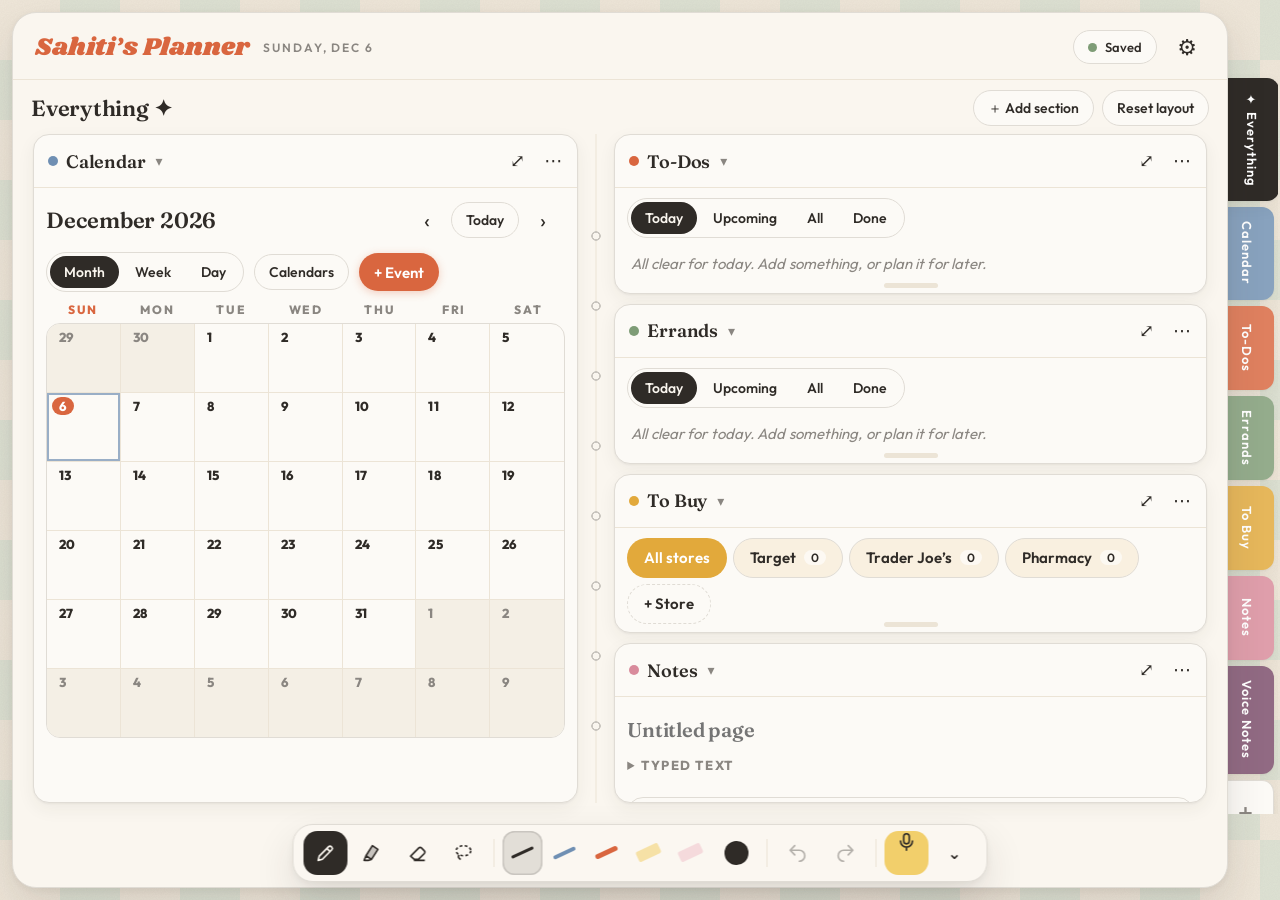
==== index.html @ 4400d6dd "planner" ====
<!DOCTYPE html>
<html lang="en">
<head>
  <meta charset="utf-8">
  <meta name="viewport" content="width=device-width, initial-scale=1, viewport-fit=cover">
  <title>Sahiti’s Planner</title>
  <meta name="description" content="Sahiti’s personal planner: handwriting, calendar, lists and voice notes.">
  <meta name="theme-color" content="#6F9A74">
  <meta name="apple-mobile-web-app-capable" content="yes">
  <meta name="mobile-web-app-capable" content="yes">
  <meta name="apple-mobile-web-app-status-bar-style" content="black-translucent">
  <meta name="apple-mobile-web-app-title" content="Sahiti’s Planner">
  <link rel="manifest" href="manifest.webmanifest">
  <link rel="icon" href="icons/icon.svg" type="image/svg+xml">
  <link rel="apple-touch-icon" href="icons/apple-touch-icon.png">
  <link rel="stylesheet" href="css/fonts.css">
  <link rel="stylesheet" href="css/app.css">
</head>
<body>
  <noscript>Sahiti’s Planner needs JavaScript turned on.</noscript>
  <script type="module" src="js/app.js"></script>
</body>
</html>
---- css/fonts.css ----
/* Fonts are bundled with the app (SIL Open Font License, see /fonts) so they work offline. */
@font-face { font-family: 'Shrikhand'; src: url(../fonts/shrikhand-latin-400-normal.woff2) format('woff2'); font-weight: 400; font-display: swap; }
@font-face { font-family: 'Bagel Fat One'; src: url(../fonts/bagel-fat-one-latin-400-normal.woff2) format('woff2'); font-weight: 400; font-display: swap; }
@font-face { font-family: 'DM Serif Display'; src: url(../fonts/dm-serif-display-latin-400-normal.woff2) format('woff2'); font-weight: 400; font-display: swap; }
@font-face { font-family: 'DM Serif Display'; src: url(../fonts/dm-serif-display-latin-400-italic.woff2) format('woff2'); font-weight: 400; font-style: italic; font-display: swap; }
@font-face { font-family: 'Gloock'; src: url(../fonts/gloock-latin-400-normal.woff2) format('woff2'); font-weight: 400; font-display: swap; }
@font-face { font-family: 'Fraunces'; src: url(../fonts/fraunces-latin-wght-normal.woff2) format('woff2'); font-weight: 100 900; font-display: swap; }
@font-face { font-family: 'Fraunces'; src: url(../fonts/fraunces-latin-wght-italic.woff2) format('woff2'); font-weight: 100 900; font-style: italic; font-display: swap; }
@font-face { font-family: 'Outfit'; src: url(../fonts/outfit-latin-wght-normal.woff2) format('woff2'); font-weight: 100 900; font-display: swap; }
@font-face { font-family: 'DM Sans'; src: url(../fonts/dm-sans-latin-wght-normal.woff2) format('woff2'); font-weight: 100 1000; font-display: swap; }
@font-face { font-family: 'DM Sans'; src: url(../fonts/dm-sans-latin-wght-italic.woff2) format('woff2'); font-weight: 100 1000; font-style: italic; font-display: swap; }
@font-face { font-family: 'Space Grotesk'; src: url(../fonts/space-grotesk-latin-wght-normal.woff2) format('woff2'); font-weight: 300 700; font-display: swap; }
@font-face { font-family: 'Caveat'; src: url(../fonts/caveat-latin-wght-normal.woff2) format('woff2'); font-weight: 400 700; font-display: swap; }
@font-face { font-family: 'Patrick Hand'; src: url(../fonts/patrick-hand-latin-400-normal.woff2) format('woff2'); font-weight: 400; font-display: swap; }
@font-face { font-family: 'Kalam'; src: url(../fonts/kalam-latin-400-normal.woff2) format('woff2'); font-weight: 400; font-display: swap; }
@font-face { font-family: 'Kalam'; src: url(../fonts/kalam-latin-700-normal.woff2) format('woff2'); font-weight: 700; font-display: swap; }
@font-face { font-family: 'Gaegu'; src: url(../fonts/gaegu-latin-400-normal.woff2) format('woff2'); font-weight: 400; font-display: swap; }
@font-face { font-family: 'Gaegu'; src: url(../fonts/gaegu-latin-700-normal.woff2) format('woff2'); font-weight: 700; font-display: swap; }
---- css/app.css ----
/* Sahiti's Planner: modern retro, bold type, painted patterns, real planner bones. */

:root {
  --paper: #FBF4E6; --ink: #2B2320; --line: #E7D9C1;
  --b1: #6F9A74; --b2: #A9C4E2; --b3: #6F9A74; --b4: #A9C4E2;
  --s0: #E4572E; --s1: #3E8E3E; --s2: #EC6AA0; --s3: #F39237; --s4: #3D5DA8; --s5: #7B1E2E; --s6: #B9B4DE; --s7: #F4C542;
  --accent: var(--s0); --accent2: var(--s1);
  --font-display: 'Shrikhand', Georgia, serif;
  --font-body: 'Outfit', system-ui, sans-serif;
  --fs: 18px;
  --radius: 18px;
  --shadow: 3px 3px 0 var(--ink);
  --muted: color-mix(in srgb, var(--ink) 55%, var(--paper));
  --faint: color-mix(in srgb, var(--ink) 12%, var(--paper));
  --card: color-mix(in srgb, var(--paper) 70%, white);
  --tab-w: 46px;
  --safe-b: env(safe-area-inset-bottom, 0px);
  color-scheme: light;
}
* { box-sizing: border-box; }
html, body { margin: 0; height: 100%; }
body {
  font-family: var(--font-body); font-size: var(--fs); color: var(--ink); background: var(--b1);
  -webkit-font-smoothing: antialiased; -webkit-tap-highlight-color: transparent;
  overflow: hidden; overscroll-behavior: none;
}
button, input, select, textarea { font: inherit; color: inherit; }
button { cursor: pointer; background: none; border: 0; padding: 0; touch-action: manipulation; }
button:disabled { opacity: .35; cursor: default; }
:focus-visible { outline: 3px solid var(--s4); outline-offset: 2px; border-radius: 8px; }
input, select, textarea {
  background: var(--card); border: 2px solid var(--faint); border-radius: 12px; padding: 8px 12px; min-height: 44px;
}
input:focus, select:focus, textarea:focus { outline: none; border-color: var(--ink); }
input[type=checkbox] { min-height: auto; width: 22px; height: 22px; accent-color: var(--accent); }
input[type=color] { padding: 0; border: 0; width: 0; height: 0; opacity: 0; position: absolute; }
h2, h3, h4 { margin: 0; }

/* ---------- painted backdrop ---------- */
#backdrop { position: fixed; inset: 0; z-index: 0; }
html[data-pattern=checker] #backdrop { background: conic-gradient(var(--b1) 25%, var(--b2) 0 50%, var(--b1) 0 75%, var(--b2) 0) 0 0 / 76px 76px; }
html[data-pattern=stripes] #backdrop { background: repeating-linear-gradient(90deg, var(--b1) 0 30px, var(--b2) 30px 60px); }
html[data-pattern=wobble] #backdrop { background: repeating-linear-gradient(90deg, var(--b1) 0 26px, var(--b2) 26px 66px); }
html[data-pattern=patchwork] #backdrop { background: conic-gradient(var(--b1) 25%, var(--b2) 0 50%, var(--b4) 0 75%, var(--b3) 0) 0 0 / 132px 132px; }
html[data-pattern=pinstripe] #backdrop { background: repeating-linear-gradient(90deg, var(--b1) 0 56px, var(--b2) 56px 110px, var(--b3) 110px 113px, var(--b2) 113px 140px); }
#backdrop::after { content: ''; position: absolute; inset: 0; opacity: .18; mix-blend-mode: multiply;
  background-image: url("data:image/svg+xml,%3Csvg xmlns='http://www.w3.org/2000/svg' width='160' height='160'%3E%3Cfilter id='n'%3E%3CfeTurbulence type='fractalNoise' baseFrequency='.9' numOctaves='2' stitchTiles='stitch'/%3E%3CfeColorMatrix values='0 0 0 0 .3 0 0 0 0 .25 0 0 0 0 .2 0 0 0 .6 0'/%3E%3C/filter%3E%3Crect width='100%25' height='100%25' filter='url(%23n)'/%3E%3C/svg%3E"); }

/* ---------- the planner book ---------- */
#app {
  position: fixed; z-index: 1;
  inset: max(12px, env(safe-area-inset-top)) calc(env(safe-area-inset-right) + var(--tab-w) + 6px) max(12px, var(--safe-b)) max(12px, env(safe-area-inset-left));
  display: grid; grid-template-rows: auto 1fr; grid-template-columns: 1fr;
  background: var(--paper); border-radius: 26px; border: 2.5px solid var(--ink);
  box-shadow: 6px 6px 0 var(--ink);
}
#topbar {
  display: flex; align-items: center; gap: 14px; padding: 10px 18px 8px 22px;
  border-bottom: 2px dashed var(--line);
}
.logo {
  font-family: var(--font-display); font-size: 30px; line-height: 1; color: var(--accent);
  text-shadow: 2px 2px 0 var(--ink); letter-spacing: .5px; white-space: nowrap;
}
#today-chip { font-weight: 600; font-size: 14px; text-transform: uppercase; letter-spacing: .14em; color: var(--muted); white-space: nowrap; overflow: hidden; text-overflow: ellipsis; }
.top-right { margin-left: auto; display: flex; align-items: center; gap: 8px; }
.status {
  display: inline-flex; align-items: center; gap: 8px; padding: 6px 14px; border-radius: 99px; min-height: 36px;
  font-size: 14px; font-weight: 600; border: 2px solid var(--ink); background: var(--card);
}
.status .dot { width: 9px; height: 9px; border-radius: 50%; background: var(--s1); }
.status.saving .dot, .status.syncing .dot { background: var(--s3); animation: pulse 1s infinite; }
.status.attention { background: color-mix(in srgb, var(--s7) 45%, var(--card)); }
.status.attention .dot { background: var(--s0); }
.status.offline .dot { background: var(--muted); }
@keyframes pulse { 50% { opacity: .3; } }

#main { overflow: auto; -webkit-overflow-scrolling: touch; padding: 16px 20px calc(110px + var(--safe-b)); position: relative; min-height: 0; }
#main.route-everything { overflow: hidden; padding: 10px 14px calc(84px + var(--safe-b)); display: flex; }

/* section tabs on the right edge, like planner dividers */
#tabs {
  position: fixed; z-index: 0; top: 74px; right: calc(env(safe-area-inset-right) + 2px);
  display: flex; flex-direction: column; gap: 6px; width: calc(var(--tab-w) + 20px); padding-right: 6px !important;
  max-height: calc(100vh - 160px); overflow-y: auto; padding: 4px 0;
  scrollbar-width: none;
}
#tabs::-webkit-scrollbar { display: none; }
.tab {
  flex: none; writing-mode: vertical-rl; background: var(--c); color: #fff; border: 2.5px solid var(--ink); border-left: 0;
  border-radius: 0 16px 16px 0; padding: 16px 8px 16px 16px; min-height: 92px; width: calc(var(--tab-w) + 16px);
  font-weight: 700; font-size: 14px; letter-spacing: .06em; text-align: center; white-space: nowrap;
  box-shadow: 3px 3px 0 var(--ink); transition: transform .15s;
  text-shadow: 0 1px 0 rgba(0,0,0,.25);
}
.tab span { display: inline-block; }
.tab.on { transform: translateX(5px); }
.tab.add { min-height: 54px; font-size: 22px; padding: 10px 8px 10px 14px; color: var(--ink); text-shadow: none; }

/* ---------- common bits ---------- */
.icon-btn { width: 44px; height: 44px; border-radius: 14px; display: inline-grid; place-items: center; font-size: 22px; line-height: 1; }
.icon-btn:hover { background: var(--faint); }
.icon-btn.sm { width: 36px; height: 36px; font-size: 18px; border-radius: 10px; }
.btn {
  display: inline-flex; align-items: center; justify-content: center; gap: 6px; min-height: 44px; padding: 8px 18px;
  border-radius: 14px; border: 2px solid var(--ink); background: var(--card); font-weight: 650; box-shadow: var(--shadow);
}
.btn:active { transform: translate(2px, 2px); box-shadow: 1px 1px 0 var(--ink); }
.btn.primary { background: var(--accent); color: #fff; }
.btn.danger { background: color-mix(in srgb, var(--s0) 15%, var(--card)); color: var(--s5); }
.btn.sm { min-height: 38px; padding: 6px 14px; font-size: 15px; }
.btn.block { width: 100%; }
.chip {
  display: inline-flex; align-items: center; gap: 6px; padding: 6px 14px; min-height: 36px; border-radius: 99px;
  border: 2px solid var(--ink); background: var(--card); font-size: 14px; font-weight: 600; white-space: nowrap;
}
.chip.on { background: var(--ink); color: var(--paper); }
.chip.accent { background: #F4C542; color: #2B2320; }
.chip.round { width: 40px; height: 40px; padding: 0; justify-content: center; }
.seg { display: inline-flex; border: 2px solid var(--ink); border-radius: 99px; overflow: hidden; background: var(--card); }
.seg button { padding: 6px 14px; min-height: 36px; font-size: 14px; font-weight: 650; }
.seg button + button { border-left: 2px solid var(--ink); }
.seg button.on { background: var(--ink); color: var(--paper); }
.row { display: flex; align-items: center; }
.gap { gap: 10px; } .wrap { flex-wrap: wrap; }
.grid2 { display: grid; grid-template-columns: repeat(auto-fill, minmax(220px, 1fr)); gap: 12px; }
.hint { color: var(--muted); font-size: 14px; margin: 6px 0; }
.ok { color: var(--s1); font-weight: 650; }
.empty { color: var(--muted); font-style: italic; font-size: 15px; margin: 8px 4px; }
.lbl { font-size: 13px; font-weight: 700; text-transform: uppercase; letter-spacing: .1em; color: var(--muted); }
.page-title { font-family: var(--font-display); font-size: 40px; color: var(--c, var(--accent)); text-shadow: 2px 2px 0 var(--ink); margin: 2px 0 14px; font-weight: 400; }
.block-h { font-size: 13px; font-weight: 750; letter-spacing: .16em; text-transform: uppercase; color: var(--c, var(--ink)); margin: 2px 0 8px; display: flex; align-items: center; gap: 8px; }
.block-h::after { content: ''; flex: 1; height: 2px; background: var(--line); border-radius: 2px; }
.sub-h { font-size: 13px; font-weight: 700; letter-spacing: .1em; text-transform: uppercase; color: var(--muted); margin: 14px 4px 4px; }
.sub-h.warn { color: var(--s0); }
.card { background: var(--card); border: 2px solid var(--line); border-radius: var(--radius); padding: 14px 16px; margin-bottom: 14px; }
.link-row { display: block; width: 100%; text-align: left; padding: 10px 6px; border-bottom: 1px dashed var(--line); min-height: 44px; }

/* ---------- spreads (two facing pages) ---------- */
.spread { display: grid; grid-template-columns: 1fr 1fr; gap: 0; position: relative; }
.spread > .page { padding: 4px 18px; min-width: 0; }
.spread > .page.left { border-right: 2px solid var(--line); }

/* ---------- items ---------- */
.items { display: flex; flex-direction: column; }
.item { display: flex; align-items: flex-start; gap: 8px; padding: 6px 0 6px 0; border-bottom: 1.5px solid var(--line); min-height: 48px; position: relative; background: transparent; }
.item.sub { padding-left: 36px; }
.item .drag { width: 18px; color: var(--line); font-size: 14px; letter-spacing: -2px; padding-top: 12px; cursor: grab; touch-action: none; user-select: none; -webkit-user-select: none; }
.item:hover .drag { color: var(--muted); }
.item.dragging { z-index: 5; background: var(--card); box-shadow: 0 8px 20px rgba(0,0,0,.15); border-radius: 12px; }
.check {
  flex: none; width: 28px; height: 28px; margin-top: 8px; border: 2.5px solid var(--ink); border-radius: 8px; background: var(--card);
  display: grid; place-items: center; position: relative;
}
.check::before { content: ''; position: absolute; inset: -8px; }
.check .tick { opacity: 0; color: #fff; font-weight: 900; font-size: 17px; transform: scale(.4); transition: .15s; }
.check.on { background: var(--c, var(--accent)); }
.check.on .tick { opacity: 1; transform: scale(1); }
.check.ghost { border-style: dashed; border-color: var(--line); background: none; margin-top: 8px; }
.item-body { flex: 1; min-width: 0; }
.item-text { width: 100%; border: 0; background: transparent; padding: 8px 2px; min-height: 44px; border-radius: 6px; font-size: inherit; }
.item-text:focus { background: color-mix(in srgb, var(--s7) 14%, transparent); }
.item.done .item-text, .item.done .item-ink { opacity: .5; text-decoration: line-through; text-decoration-thickness: 2px; }
.item.just-done .check { animation: pop .35s; }
@keyframes pop { 40% { transform: scale(1.25) rotate(-6deg); } }
.item-ink { width: 100%; min-height: 40px; }
.item-meta { display: flex; flex-wrap: wrap; gap: 5px; padding: 0 2px 2px; }
.item-meta:empty { display: none; }
.badge { font-size: 12px; font-weight: 700; padding: 2px 8px; border-radius: 99px; background: var(--faint); white-space: nowrap; }
.badge.carry { background: color-mix(in srgb, var(--s6) 55%, var(--card)); }
.badge.pri { background: var(--s0); color: #fff; }
.badge.pri.p1 { background: var(--s7); color: var(--ink); } .badge.pri.p2 { background: var(--s3); }
.badge.due { background: color-mix(in srgb, var(--s4) 18%, var(--card)); }
.badge.overdue { background: var(--s0); color: #fff; }
.badge.sec { background: color-mix(in srgb, var(--c, var(--s4)) 22%, var(--card)); }
.badge.g { background: var(--s4); color: #fff; }
.badge.muted { color: var(--muted); }
.item .more { margin-top: 6px; opacity: .55; }
.item:hover .more, .item .more:focus { opacity: 1; }

.composer { margin: 6px 0 10px; }
.composer-row { display: flex; align-items: center; gap: 8px; padding-left: 26px; }
.composer-input { flex: 1; border: 0; border-bottom: 2px dashed var(--line); border-radius: 0; background: transparent; padding-left: 4px; }
.composer-input:focus { border-bottom-color: var(--ink); }
.composer-pad { margin: 6px 0 0 26px; border: 2px dashed var(--line); border-radius: 14px; background-color: color-mix(in srgb, var(--card) 70%, transparent); position: relative; }
.pad-hint { position: absolute; left: 14px; top: 50%; transform: translateY(-50%); color: var(--muted); font-size: 14px; pointer-events: none; font-family: 'Caveat', cursive; font-size: 20px; }

/* ---------- ink surfaces & paper ---------- */
.ink-host { position: relative; touch-action: pan-x pan-y pinch-zoom; -webkit-user-select: none; user-select: none; -webkit-touch-callout: none; }
.ink-host.overlay { position: absolute; inset: 0; pointer-events: none; z-index: 3; }
.ink-canvas { position: absolute; left: 0; top: 0; pointer-events: none; }
.ink-host.writing { cursor: crosshair; }
.sel-box { position: absolute; border: 2px dashed var(--s4); border-radius: 8px; background: color-mix(in srgb, var(--s4) 6%, transparent); pointer-events: auto; touch-action: none; cursor: move; z-index: 4; }
.sel-handle { position: absolute; right: -14px; bottom: -14px; width: 28px; height: 28px; border-radius: 50%; background: var(--s4); border: 3px solid #fff; box-shadow: 0 1px 4px rgba(0,0,0,.3); cursor: nwse-resize; }
.paper-lined { background-image: linear-gradient(transparent calc(var(--u, 1px) * 43), var(--line) calc(var(--u, 1px) * 43), var(--line) calc(var(--u, 1px) * 45)); background-size: 100% calc(var(--u, 1px) * 46); }
.paper-dotted { background-image: radial-gradient(circle, color-mix(in srgb, var(--ink) 25%, transparent) calc(var(--u, 1px) * 2.4), transparent calc(var(--u, 1px) * 2.8)); background-size: calc(var(--u, 1px) * 40) calc(var(--u, 1px) * 40); }
.paper-grid { background-image: linear-gradient(var(--line) 1px, transparent 1px), linear-gradient(90deg, var(--line) 1px, transparent 1px); background-size: calc(var(--u, 1px) * 40) calc(var(--u, 1px) * 40); }
.paper-blank { background: none; }

/* ---------- calendar ---------- */
.cal { container-type: inline-size; }
.cal-head { display: flex; align-items: center; flex-wrap: wrap; gap: 10px; margin-bottom: 10px; }
.cal-title { font-family: var(--font-display); font-weight: 400; font-size: 34px; color: var(--s4); text-shadow: 2px 2px 0 var(--ink); margin-right: auto; white-space: nowrap; }
.cal.compact .cal-title { font-size: 26px; }
.cal-nav { display: flex; align-items: center; gap: 2px; }
.dow-row { display: grid; grid-template-columns: repeat(7, 1fr); text-align: center; font-size: 12px; font-weight: 800; letter-spacing: .14em; text-transform: uppercase; color: var(--muted); padding-bottom: 6px; }
.dow-row span:first-child { color: var(--s0); }
.month-body { position: relative; }
.month-grid { display: grid; grid-template-columns: repeat(7, 1fr); grid-template-rows: repeat(6, 1fr); aspect-ratio: 7 / 5.6; border: 2px solid var(--ink); border-radius: 16px; overflow: hidden; background: var(--card); }
.mcell { border-right: 1.5px solid var(--line); border-bottom: 1.5px solid var(--line); padding: 4px 5px; overflow: hidden; position: relative; display: flex; flex-direction: column; gap: 2px; min-height: 0; cursor: pointer; }
.mcell:nth-child(7n) { border-right: 0; }
.mcell:nth-last-child(-n+7) { border-bottom: 0; }
.mcell.out { background: color-mix(in srgb, var(--paper) 60%, var(--line)); color: var(--muted); }
.mcell.today .mnum { background: var(--s0); color: #fff; border-radius: 99px; }
.mcell.sel { box-shadow: inset 0 0 0 2.5px var(--s4); }
.mnum { font-weight: 800; font-size: max(13px, 1.5cqw); align-self: flex-start; padding: 1px 7px; }
.mevents { display: flex; flex-direction: column; gap: 2px; min-height: 0; }
.mtasks { position: absolute; right: 5px; top: 5px; font-size: 11px; font-weight: 700; color: var(--muted); }
.more { font-size: 11px; color: var(--muted); font-weight: 650; padding-left: 4px; }
.ev {
  display: flex; align-items: center; gap: 4px; text-align: left; width: 100%;
  border-radius: 6px; padding: 1px 6px; font-size: max(11px, 1.15cqw); line-height: 1.35; min-height: 20px;
  background: color-mix(in srgb, var(--c) 20%, var(--card)); border-left: 4px solid var(--c);
  white-space: nowrap; overflow: hidden;
}
.ev.allday { background: var(--c); color: #fff; border-left-color: var(--ink); }
.ev.pending { background-image: repeating-linear-gradient(45deg, transparent 0 6px, rgba(255,255,255,.5) 6px 10px); }
.ev-time { font-weight: 750; flex: none; }
.ev-title { overflow: hidden; text-overflow: ellipsis; }
.cal-dot { width: 14px; height: 14px; border-radius: 50%; flex: none; border: 2px solid var(--ink); display: inline-block; }

.week .page { display: flex; flex-direction: column; gap: 10px; }
.wday { background: var(--card); border: 2px solid var(--line); border-radius: 16px; padding: 8px 12px; }
.wday.today { border-color: var(--s0); }
.wday-head { display: flex; align-items: baseline; gap: 10px; min-height: 36px; }
.wday-head.static { cursor: default; }
.wdow { font-size: 13px; font-weight: 800; letter-spacing: .16em; text-transform: uppercase; color: var(--muted); }
.wnum { font-family: var(--font-display); font-size: 26px; color: var(--s4); }
.wday.today .wnum { color: var(--s0); }
.wevents { display: flex; flex-direction: column; gap: 3px; margin-bottom: 4px; }
.wevents .ev { font-size: 14px; min-height: 28px; }
.wink { border-radius: 10px; margin-top: 6px; }
.wday.notes .wink { min-height: 200px; }

.daypage .page { padding-top: 6px; }
.day-hero { display: flex; align-items: center; gap: 14px; margin-bottom: 10px; }
.day-num { font-family: var(--font-display); font-size: 74px; line-height: .9; color: var(--s0); text-shadow: 3px 3px 0 var(--ink); }
.day-dow { font-family: var(--font-display); font-size: 28px; color: var(--ink); }
.day-month { font-size: 14px; font-weight: 700; letter-spacing: .16em; text-transform: uppercase; color: var(--muted); }
.allday-row { display: flex; flex-direction: column; gap: 4px; margin-bottom: 8px; }
.allday-row .ev { font-size: 15px; min-height: 30px; }
.timeline { --tl-gutter: 64px; position: relative; container-type: inline-size; border-top: 2px solid var(--line); }
.hour { height: 9cqw; min-height: 0; border-bottom: 1.5px solid var(--line); position: relative; cursor: pointer; }
.hour-label { position: absolute; left: 4px; top: 6px; font-size: 12px; font-weight: 750; color: var(--muted); letter-spacing: .05em; text-transform: uppercase; }
.tl-events { position: absolute; inset: 0; pointer-events: none; }
.tl-ev { position: absolute; pointer-events: auto; align-items: flex-start; flex-direction: column; gap: 0; padding: 4px 8px; font-size: 14px; white-space: normal; border-radius: 10px; min-height: 24px; overflow: hidden; }
.now-line { position: absolute; left: var(--tl-gutter); right: 0; height: 2.5px; background: var(--s0); z-index: 2; pointer-events: none; }
.now-line::before { content: ''; position: absolute; left: -6px; top: -4px; width: 10px; height: 10px; border-radius: 50%; background: var(--s0); }
.day-notes { border-radius: 12px; }

.minical { width: 290px; }
.minical.compact { width: 100%; }
.minical-head { display: flex; align-items: center; justify-content: space-between; font-weight: 750; margin-bottom: 4px; }
.minical-grid { display: grid; grid-template-columns: repeat(7, 1fr); gap: 2px; text-align: center; }
.minical .dow { font-size: 11px; font-weight: 800; color: var(--muted); padding: 4px 0; }
.minical .day { height: 38px; border-radius: 10px; font-size: 15px; font-weight: 600; }
.minical .day.out { color: var(--muted); opacity: .6; }
.minical .day.today { color: var(--s0); font-weight: 900; }
.minical .day.sel { background: var(--ink); color: var(--paper); }
.minical .day:hover { background: var(--faint); }
.quick-dates { display: flex; flex-wrap: wrap; gap: 6px; margin-bottom: 8px; }
.date-btn { min-height: 40px; padding: 6px 12px; border: 2px solid var(--faint); border-radius: 12px; background: var(--card); font-weight: 600; font-size: 15px; }
.date-btn.empty { color: var(--muted); }

.agenda-h { margin-top: 14px; }
.agenda-events { display: flex; flex-direction: column; gap: 4px; }
.agenda-events .ev { font-size: 15px; min-height: 34px; }
.day-sheet .row { margin-bottom: 6px; }

/* event editor */
.form { display: flex; flex-direction: column; gap: 12px; }
.form label { display: flex; flex-direction: column; gap: 4px; font-size: 14px; font-weight: 650; }
.form label.inline, .form label.toggle { flex-direction: row; align-items: center; gap: 8px; }
.big-input { font-size: 24px; font-weight: 700; border-width: 0 0 2.5px; border-radius: 0; background: transparent; }
.times { display: flex; flex-direction: column; gap: 8px; }
.time-line { display: flex; align-items: center; gap: 10px; flex-wrap: wrap; }
.time-line .lbl { width: 56px; }
.num { width: 76px; }
.weekday-chips { display: flex; gap: 6px; }
.linked-task { display: flex; align-items: center; gap: 8px; flex-wrap: wrap; padding: 10px; border-radius: 12px; background: var(--faint); }
.small-link { font-size: 14px; color: var(--s4); }
.toggle { display: inline-flex; align-items: center; gap: 8px; font-weight: 600; font-size: 15px; min-height: 44px; }

/* ---------- lists / to buy ---------- */
.list-tabs { margin-bottom: 8px; }
.listview { --c: inherit; }
.store-tabs { display: flex; gap: 6px; flex-wrap: wrap; margin-bottom: 12px; }
.store-tab { padding: 8px 16px; min-height: 40px; border-radius: 12px 12px 4px 4px; border: 2px solid var(--ink); background: color-mix(in srgb, var(--c, var(--s3)) 22%, var(--card)); font-weight: 700; font-size: 15px; display: inline-flex; gap: 8px; align-items: center; }
.store-tab.on { background: var(--c, var(--s3)); color: #fff; }
.store-tab.add { background: none; border-style: dashed; }
.store-tab .count { font-size: 12px; background: rgba(255,255,255,.6); color: var(--ink); border-radius: 99px; padding: 0 7px; }
.store-grid { display: grid; grid-template-columns: repeat(auto-fill, minmax(260px, 1fr)); gap: 14px; }
.store-card { background: var(--card); border: 2px solid var(--ink); border-radius: var(--radius); padding: 10px 14px; box-shadow: 4px 4px 0 var(--c, var(--s3)); }
.store-card-head { display: flex; align-items: center; justify-content: space-between; }
.store-card-head h3 { font-family: var(--font-display); font-weight: 400; font-size: 24px; color: var(--c, var(--s3)); }

/* ---------- notes ---------- */
.notes { display: grid; grid-template-columns: 200px 1fr; gap: 18px; align-items: start; }
.notes.compact { grid-template-columns: 1fr; }
.note-list { display: flex; flex-direction: column; gap: 10px; position: sticky; top: 0; }
.note-card { text-align: left; background: var(--card); border: 2px solid var(--line); border-radius: 14px; padding: 8px; }
.note-card.on { border-color: var(--ink); box-shadow: var(--shadow); }
.note-thumb { height: 56px; overflow: hidden; border-radius: 8px; background: var(--paper); }
.note-card-title { font-weight: 700; font-size: 15px; margin-top: 4px; overflow: hidden; text-overflow: ellipsis; white-space: nowrap; }
.note-card-date { font-size: 12px; color: var(--muted); }
.note-page { min-width: 0; }
.note-title { font-family: var(--font-display); font-size: 32px; border: 0; background: transparent; padding: 4px 0; width: 100%; color: var(--s2); }
.notes.compact .note-title { font-size: 22px; }
.note-meta { display: flex; align-items: center; gap: 10px; flex-wrap: wrap; margin-bottom: 8px; }
.typed { margin-bottom: 10px; }
.typed summary { font-size: 13px; font-weight: 750; letter-spacing: .12em; text-transform: uppercase; color: var(--muted); padding: 6px 0; cursor: pointer; min-height: 36px; }
.text-toolbar { display: flex; gap: 4px; flex-wrap: wrap; margin-bottom: 6px; }
.tb { min-height: 36px; padding: 4px 12px; border-radius: 10px; border: 2px solid var(--faint); background: var(--card); font-size: 14px; }
.note-text { min-height: 80px; padding: 12px; border-radius: 14px; background: var(--card); border: 2px solid var(--faint); outline: none; line-height: 1.5; }
.note-text:empty::before { content: attr(data-placeholder); color: var(--muted); }
.note-text:focus { border-color: var(--ink); }
.note-ink { border-radius: 16px; border: 2px solid var(--line); background-color: var(--card); }

/* ---------- voice ---------- */
.recorder { display: flex; align-items: center; gap: 14px; flex-wrap: wrap; padding: 12px; border: 2px solid var(--ink); border-radius: var(--radius); background: var(--card); box-shadow: var(--shadow); margin-bottom: 12px; }
.rec-btn { display: inline-flex; align-items: center; gap: 8px; padding: 10px 18px; min-height: 48px; border-radius: 99px; background: var(--s5); color: #fff; font-weight: 750; }
.rec-btn.on { background: var(--s0); animation: pulse 1.2s infinite; }
.rec-time { font-variant-numeric: tabular-nums; font-weight: 700; }
.live-text { flex: 1 1 200px; color: var(--muted); font-style: italic; }
.voice-list { display: flex; flex-direction: column; gap: 10px; }
.voice-card { background: var(--card); border: 2px solid var(--line); border-radius: var(--radius); padding: 10px 14px; display: flex; flex-direction: column; gap: 8px; }
.voice-head { display: flex; align-items: center; gap: 8px; flex-wrap: wrap; }
.voice-when { font-weight: 700; font-size: 14px; margin-right: auto; }
.voice-card audio { width: 100%; }
.transcript { width: 100%; resize: vertical; }

/* ---------- everything ---------- */
.everything-wrap { display: flex; flex-direction: column; flex: 1; min-height: 0; width: 100%; }
.everything-bar { display: flex; align-items: center; gap: 8px; margin: 0 4px 8px; }
.every-title { font-family: var(--font-display); font-weight: 400; font-size: 26px; margin-right: auto; color: var(--ink); }
.everything { --split: .5; grid-template-columns: calc(var(--split) * 100% - 12px) 24px 1fr; flex: 1; min-height: 0; }
.everything > .page { display: flex; flex-direction: column; gap: 10px; min-height: 0; padding: 0 6px; border: 0 !important; }
.spine { position: relative; cursor: col-resize; touch-action: none; }
.spine::before { content: ''; position: absolute; left: 50%; top: 0; bottom: 0; width: 3px; transform: translateX(-50%); background: repeating-linear-gradient(var(--line) 0 10px, transparent 10px 16px); }
.spine .rings { position: absolute; left: 50%; top: 10%; bottom: 10%; width: 16px; transform: translateX(-50%); background: radial-gradient(circle at 50% 50%, var(--paper) 3px, var(--ink) 3.5px, var(--ink) 5px, transparent 5.5px) 0 0 / 16px 70px repeat-y; }
.panel { display: flex; flex-direction: column; min-height: 56px; flex: 1 1 0; background: var(--card); border: 2px solid var(--ink); border-radius: var(--radius); box-shadow: 4px 4px 0 var(--c); position: relative; overflow: hidden; }
.panel.collapsed { flex: 0 0 auto; }
.panel-head { display: flex; align-items: center; gap: 6px; padding: 4px 6px 4px 12px; background: color-mix(in srgb, var(--c) 18%, var(--card)); border-bottom: 2px solid var(--ink); }
.panel.collapsed .panel-head { border-bottom: 0; }
.panel-name { font-family: var(--font-display); font-size: 20px; color: var(--ink); display: flex; align-items: center; gap: 8px; min-height: 40px; flex: 1; text-align: left; }
.caret { font-family: var(--font-body); font-size: 14px; color: var(--muted); }
.panel-tools { display: flex; }
.panel-body { flex: 1; overflow: auto; -webkit-overflow-scrolling: touch; padding: 10px 12px; min-height: 0; }
.panel-resize { position: absolute; left: 30%; right: 30%; bottom: 0; height: 18px; cursor: row-resize; touch-action: none; z-index: 5; }
.panel-resize::after { content: ''; position: absolute; left: 50%; bottom: 5px; width: 54px; height: 5px; transform: translateX(-50%); border-radius: 9px; background: var(--line); }
.panel .page-title { display: none; }
.panel .daypage { grid-template-columns: 1fr; }
.daypage.compact .page.left { border: 0 !important; margin: 0 !important; }
.panel .daypage .page.left { border-right: 0; border-bottom: 2px solid var(--line); padding-bottom: 12px; margin-bottom: 12px; }
.panel .week { grid-template-columns: 1fr; }
.panel .week .page.left { border-right: 0; }

/* ---------- settings ---------- */
.settings { max-width: 980px; }
.settings .grid2 label, .settings-card > label:not(.toggle) { display: flex; flex-direction: column; gap: 4px; font-size: 14px; font-weight: 650; margin-bottom: 8px; }
.settings .grid2 { margin-bottom: 12px; }
.settings-card { padding: 18px 20px; }
.sec-rows { display: flex; flex-direction: column; gap: 8px; margin: 8px 0 12px; }
.sec-row { display: flex; align-items: center; gap: 8px; flex-wrap: wrap; }
.sec-row input { flex: 1 1 160px; }
.sec-row.hidden { opacity: .5; }
.sec-type { font-size: 13px; color: var(--muted); width: 90px; }
.palette-row { display: flex; gap: 10px; flex-wrap: wrap; margin-bottom: 14px; }
.palette { display: flex; flex-direction: column; gap: 6px; padding: 8px; border-radius: 16px; border: 2px solid var(--line); width: 150px; font-weight: 700; font-size: 14px; text-align: left; background: var(--card); }
.palette.on { border-color: var(--ink); box-shadow: var(--shadow); }
.pal-swatch { height: 56px; border-radius: 10px; border: 2px solid var(--ink); }
.pat-checker { background: conic-gradient(var(--b1) 25%, var(--b2) 0 50%, var(--b1) 0 75%, var(--b2) 0) 0 0 / 22px 22px; }
.pat-stripes, .pat-wobble { background: repeating-linear-gradient(90deg, var(--b1) 0 9px, var(--b2) 9px 18px); }
.pat-patchwork { background: conic-gradient(var(--b1) 25%, var(--b2) 0 50%, var(--b4) 0 75%, var(--b3) 0) 0 0 / 36px 36px; }
.pat-pinstripe { background: repeating-linear-gradient(90deg, var(--b1) 0 14px, var(--b2) 14px 26px, var(--b3) 26px 28px, var(--b2) 28px 34px); }
.pal-dots { display: flex; gap: 3px; }
.pal-dots i { width: 16px; height: 16px; border-radius: 50%; border: 1.5px solid var(--ink); }
.sec-style { margin: 6px 0; }
.sec-name { font-weight: 700; width: 110px; color: var(--c); }
.steps { padding-left: 20px; line-height: 1.7; }

/* ---------- color swatches ---------- */
.color-row { display: flex; flex-wrap: wrap; gap: 8px; align-items: center; }
.swatch { width: 34px; height: 34px; border-radius: 50%; border: 2.5px solid var(--ink); position: relative; display: inline-grid; place-items: center; font-weight: 800; flex: none; }
.swatch.sel { box-shadow: 0 0 0 3px var(--paper), 0 0 0 5px var(--ink); }
.swatch.custom { background: conic-gradient(#E4572E, #F4C542, #3E8E3E, #3D5DA8, #EC6AA0, #E4572E); color: #fff; text-shadow: 0 0 3px #000; cursor: pointer; }

/* ---------- dock ---------- */
#dock-host { position: fixed; left: 50%; transform: translateX(-50%); bottom: calc(18px + var(--safe-b)); z-index: 30; max-width: calc(100vw - 100px); }
.dock {
  display: flex; align-items: center; gap: 4px; padding: 6px 10px; border-radius: 22px;
  background: var(--paper); border: 2.5px solid var(--ink); box-shadow: 4px 4px 0 var(--ink);
  overflow-x: auto; scrollbar-width: none;
}
.dock::-webkit-scrollbar { display: none; }
.dock.collapsed { padding: 4px; }
.dock-group { display: flex; gap: 2px; align-items: center; }
.dock-btn { min-width: 44px; height: 44px; border-radius: 14px; display: inline-grid; place-items: center; font-weight: 750; font-size: 16px; flex: none; }
.dock-btn.text { padding: 0 12px; font-size: 14px; }
.dock-btn.danger { color: var(--s0); }
.dock-btn.tool.on { background: var(--ink); color: var(--paper); }
.dock-btn.capture { background: #F4C542; color: #2B2320; border: 2px solid var(--ink); }
.dock-btn:hover:not(.on) { background: var(--faint); }
.dock-sep { width: 2px; height: 28px; background: var(--line); margin: 0 4px; flex: none; }
.dock-dot { width: 24px; height: 24px; border-radius: 50%; border: 2.5px solid var(--ink); }
.dock-label { font-size: 13px; font-weight: 750; letter-spacing: .1em; text-transform: uppercase; color: var(--muted); padding: 0 6px; }
.preset { width: 40px; height: 44px; border-radius: 12px; display: grid; place-items: center; }
.preset.on { background: var(--faint); box-shadow: inset 0 0 0 2px var(--ink); }
.preset-ink { width: 24px; border-radius: 4px; transform: rotate(-25deg); }
.preset-ink.hl { opacity: .55; border-radius: 2px; }
.pen-preview { width: 100%; border-radius: 99px; margin-top: 10px; }

/* ---------- sheets / menus / toasts ---------- */
.sheet-wrap { position: fixed; inset: 0; z-index: 50; background: rgba(43,35,32,.35); display: grid; place-items: center; padding: 20px; animation: fade .15s; }
@keyframes fade { from { opacity: 0; } }
.sheet { width: min(560px, 100%); max-height: calc(100vh - 40px); display: flex; flex-direction: column; background: var(--paper); border: 2.5px solid var(--ink); border-radius: 24px; box-shadow: 6px 6px 0 var(--ink); animation: rise .18s; }
.sheet.wide { width: min(820px, 100%); }
@keyframes rise { from { transform: translateY(16px); opacity: 0; } }
.sheet-head { display: flex; align-items: center; justify-content: space-between; padding: 12px 14px 8px 22px; border-bottom: 2px dashed var(--line); }
.sheet-head h2 { font-family: var(--font-display); font-weight: 400; font-size: 26px; color: var(--accent); }
.sheet-body { padding: 14px 22px; overflow: auto; -webkit-overflow-scrolling: touch; }
.sheet-actions { display: flex; justify-content: flex-end; gap: 10px; padding: 12px 22px 16px; border-top: 2px dashed var(--line); flex-wrap: wrap; }
.menu { position: fixed; z-index: 60; min-width: 240px; max-width: min(360px, calc(100vw - 16px)); max-height: 70vh; overflow: auto; background: var(--paper); border: 2.5px solid var(--ink); border-radius: 18px; box-shadow: 4px 4px 0 var(--ink); padding: 6px; }
.menu hr { border: 0; border-top: 2px dashed var(--line); margin: 6px 4px; }
.menu-item { display: flex; align-items: center; gap: 10px; width: 100%; text-align: left; padding: 10px 12px; min-height: 44px; border-radius: 12px; font-size: 16px; font-weight: 550; }
.menu-item:hover { background: var(--faint); }
.menu-item.danger { color: var(--s0); }
.mi-icon { width: 22px; text-align: center; color: var(--muted); font-weight: 700; }
.menu-label { font-size: 12px; font-weight: 800; letter-spacing: .12em; text-transform: uppercase; color: var(--muted); padding: 6px 6px 4px; }
.menu-block { padding: 6px; }
.menu-check { display: flex; align-items: center; gap: 10px; padding: 8px 10px; min-height: 44px; font-weight: 550; border-radius: 12px; }
.menu-date { padding: 10px; }
.status-detail { max-width: 300px; font-size: 14px; line-height: 1.4; }
#toasts { position: fixed; left: 50%; transform: translateX(-50%); bottom: calc(92px + var(--safe-b)); z-index: 70; display: flex; flex-direction: column; gap: 8px; align-items: center; pointer-events: none; }
.toast { pointer-events: auto; display: flex; align-items: center; gap: 12px; background: var(--ink); color: var(--paper); padding: 10px 18px; border-radius: 16px; font-weight: 600; font-size: 15px; box-shadow: 3px 3px 0 var(--accent); animation: rise .2s; transition: opacity .35s; }
.toast.out { opacity: 0; }
.toast-btn { color: var(--s7); font-weight: 800; min-height: 32px; }

/* ---------- capture ---------- */
.capture { display: flex; flex-direction: column; gap: 12px; }
.capture-text { width: 100%; resize: vertical; font-size: 18px; }
.capture-pad { border: 2px dashed var(--line); border-radius: 14px; margin-top: 8px; background-color: var(--card); }
.capture details summary { font-weight: 650; color: var(--muted); min-height: 36px; cursor: pointer; }
.capture .recorder { box-shadow: none; }
.sugg { display: grid; grid-template-columns: 120px 1fr auto auto; gap: 8px; align-items: center; padding: 8px 0; border-bottom: 1.5px solid var(--line); }
.sugg.off { opacity: .45; }
.sugg-raw { grid-column: 1 / -1; font-size: 13px; color: var(--muted); font-style: italic; }

.fatal { position: fixed; inset: 20px; z-index: 99; background: var(--paper); border: 3px solid var(--ink); border-radius: 24px; padding: 30px; }

/* ---------- portrait / smaller ---------- */
@media (orientation: portrait), (max-width: 980px) {
  .spread, .everything { grid-template-columns: 1fr !important; }
  .spread > .page.left { border-right: 0; border-bottom: 2px solid var(--line); padding-bottom: 14px; margin-bottom: 14px; }
  #main.route-everything { overflow: auto; display: block; }
  .everything { display: flex; flex-direction: column; gap: 12px; }
  .everything > .page { gap: 12px; }
  .spine { display: none; }
  .panel { flex: none !important; }
  .panel:not(.collapsed) .panel-body { max-height: 70vh; min-height: 240px; }
  .panel-resize { display: none; }
  .notes { grid-template-columns: 1fr; }
  .note-list { position: static; flex-direction: row; overflow-x: auto; }
  .note-list .note-card { min-width: 150px; }
  .note-list .btn.block { width: auto; min-width: 130px; }
}
@media (max-width: 640px) {
  :root { --tab-w: 36px; }
  .logo { font-size: 22px; }
  #today-chip { display: none; }
  .tab { font-size: 13px; min-height: 78px; }
  .sugg { grid-template-columns: 1fr 1fr; }
}
@media (prefers-reduced-motion: reduce) { * { animation: none !important; transition: none !important; } }

/* =====================================================================
   Modern retro, calmer: thin lines, soft shadows, muted color, retro type
   used as an accent (logo + big numbers) instead of everywhere.
   ===================================================================== */
:root {
  --edge: color-mix(in srgb, var(--ink) 13%, var(--paper));
  --edge-strong: color-mix(in srgb, var(--ink) 24%, var(--paper));
  --soft: 0 1px 2px rgba(47, 43, 39, .05), 0 6px 18px rgba(47, 43, 39, .06);
  --lift: 0 2px 6px rgba(47, 43, 39, .06), 0 18px 40px rgba(47, 43, 39, .12);
  --shadow: var(--soft);
  --radius: 16px;
  --font-logo: 'Shrikhand', Georgia, serif;
  --card: color-mix(in srgb, var(--paper) 55%, white);
}
body { letter-spacing: .005em; }
input, select, textarea { border: 1.5px solid var(--edge); }
input:focus, select:focus, textarea:focus { border-color: var(--edge-strong); box-shadow: 0 0 0 3px color-mix(in srgb, var(--accent) 16%, transparent); }

/* backdrop: same patterns, softly faded */
html[data-pattern=checker] #backdrop { background-size: 120px 120px; }
#backdrop::before { content: ''; position: absolute; inset: 0; background: var(--paper); opacity: .42; }
#backdrop::after { opacity: .1; }

/* the book */
#app { border: 1px solid var(--edge); box-shadow: var(--lift); border-radius: 24px; }
#topbar { border-bottom: 1px solid var(--line); padding: 12px 18px 10px 22px; }
.logo { font-family: var(--font-logo); font-size: 25px; text-shadow: none; color: var(--accent); letter-spacing: 0; }
#today-chip { font-size: 12px; font-weight: 600; letter-spacing: .16em; }
.status { border: 1px solid var(--edge); font-weight: 550; font-size: 13px; min-height: 34px; background: var(--card); }

/* tabs: slim, soft, no outlines */
.tab {
  border: 0; box-shadow: var(--soft); border-radius: 0 12px 12px 0;
  background: color-mix(in srgb, var(--c) 82%, var(--paper)); color: #fff;
  font-weight: 600; font-size: 13px; letter-spacing: .08em; text-shadow: none;
  min-height: 84px; padding: 14px 7px 14px 14px;
}
.tab.on { background: var(--c); transform: translateX(5px); }
.tab.add { background: var(--card); color: var(--muted); border: 1px solid var(--edge); border-left: 0; }

/* headings: the display font, quieter */
.page-title, .cal-title, .every-title, .panel-name, .note-title, .store-card-head h3, .sheet-head h2, .day-dow, .wnum {
  font-family: var(--font-display); font-weight: 600; text-shadow: none; letter-spacing: -.01em;
}
.page-title { font-size: 34px; color: var(--ink); margin-bottom: 12px; }
.page-title::after { content: ''; display: block; width: 44px; height: 4px; border-radius: 4px; background: var(--c, var(--accent)); margin-top: 6px; }
.cal-title { font-size: 28px; color: var(--ink); }
.cal.compact .cal-title { font-size: 22px; }
.every-title { font-size: 22px; }
.sheet-head h2 { font-size: 22px; color: var(--ink); }
.note-title { font-size: 28px; color: var(--ink); }
.notes.compact .note-title { font-size: 20px; }
.block-h { font-size: 11.5px; letter-spacing: .18em; font-weight: 700; color: var(--muted); }
.block-h::after { height: 1px; }

/* controls */
.btn { border: 1px solid var(--edge); box-shadow: none; font-weight: 600; border-radius: 99px; padding: 8px 18px; }
.btn:active { transform: scale(.98); box-shadow: none; }
.btn.primary { background: var(--accent); border-color: transparent; color: #fff; box-shadow: 0 2px 8px color-mix(in srgb, var(--accent) 30%, transparent); }
.btn.danger { border-color: color-mix(in srgb, var(--s0) 30%, transparent); }
.chip { border: 1px solid var(--edge); font-weight: 550; }
.chip.on { background: var(--ink); color: var(--paper); border-color: var(--ink); }
.seg { border: 1px solid var(--edge); background: var(--card); padding: 3px; gap: 2px; }
.seg button { border-radius: 99px; min-height: 32px; font-weight: 550; }
.seg button + button { border-left: 0; }
.seg button.on { background: var(--ink); color: var(--paper); }
.icon-btn:hover { background: color-mix(in srgb, var(--ink) 6%, transparent); }

/* items */
.item { border-bottom: 1px solid var(--line); }
.check { border: 1.8px solid var(--edge-strong); border-radius: 8px; width: 26px; height: 26px; }
.check.on { border-color: transparent; }
.check.ghost { border: 1.5px dashed var(--edge); }
.composer-pad { border: 1.5px dashed var(--edge); background-color: color-mix(in srgb, var(--card) 60%, transparent); }
.badge { font-weight: 600; }

/* cards & panels */
.card { border: 1px solid var(--edge); box-shadow: none; }
.panel { border: 1px solid var(--edge); box-shadow: var(--soft); }
.panel-head { background: transparent; border-bottom: 1px solid var(--line); padding: 6px 6px 6px 14px; }
.panel-name { font-size: 18px; }
.panel-name::before { content: ''; width: 10px; height: 10px; border-radius: 50%; background: var(--c); flex: none; order: -1; }
.caret { order: 2; margin-left: 2px; }
.spine::before { width: 1px; background: var(--line); }
.spine .rings { background: radial-gradient(circle at 50% 50%, var(--paper) 3px, var(--edge-strong) 3.5px, var(--edge-strong) 4.5px, transparent 5px) 0 0 / 16px 70px repeat-y; }

/* calendar */
.month-grid { border: 1px solid var(--edge); border-radius: 14px; }
.mcell { border-right: 1px solid var(--line); border-bottom: 1px solid var(--line); }
.mcell.today .mnum { background: var(--accent); }
.mcell.sel { box-shadow: inset 0 0 0 2px color-mix(in srgb, var(--s3) 70%, transparent); }
.ev { border-left-width: 3px; background: color-mix(in srgb, var(--c) 14%, var(--card)); border-radius: 6px; }
.ev.allday { background: color-mix(in srgb, var(--c) 85%, var(--paper)); border-left-color: transparent; }
.wday { border: 1px solid var(--edge); }
.wday.today { border-color: color-mix(in srgb, var(--accent) 55%, transparent); }
.wnum { font-size: 22px; color: var(--ink); }
.wday.today .wnum { color: var(--accent); }
.day-num { font-family: var(--font-logo); font-size: 64px; text-shadow: none; color: var(--accent); }
.day-dow { font-size: 24px; }
.hour { border-bottom: 1px solid var(--line); }
.cal-dot { border: 0; }

/* lists / stores / notes / voice */
.store-tab { border: 1px solid var(--edge); background: color-mix(in srgb, var(--c, var(--s2)) 12%, var(--card)); font-weight: 600; border-radius: 99px; }
.store-tab.on { background: var(--c, var(--s2)); border-color: transparent; }
.store-tab.add { border-style: dashed; background: none; }
.store-card { border: 1px solid var(--edge); box-shadow: none; border-top: 4px solid var(--c, var(--s2)); }
.store-card-head h3 { font-size: 20px; color: var(--ink); }
.note-card { border: 1px solid var(--edge); }
.note-card.on { border-color: var(--edge-strong); box-shadow: var(--soft); }
.note-ink { border: 1px solid var(--edge); }
.note-text, .tb { border: 1px solid var(--edge); }
.recorder { border: 1px solid var(--edge); box-shadow: none; }
.rec-btn { background: var(--s5); }
.voice-card { border: 1px solid var(--edge); }

/* settings */
.palette { border: 1px solid var(--edge); }
.palette.on { border-color: var(--ink); box-shadow: none; }
.pal-swatch { border: 0; }
.pal-dots i { border: 0; }
.swatch { border: 1.5px solid rgba(0, 0, 0, .12); }
.swatch.sel { box-shadow: 0 0 0 3px var(--paper), 0 0 0 4.5px var(--ink); }

/* dock, sheets, menus, toasts */
.dock { background: color-mix(in srgb, var(--paper) 88%, white); border: 1px solid var(--edge); box-shadow: var(--lift); border-radius: 20px; -webkit-backdrop-filter: blur(14px); backdrop-filter: blur(14px); }
.dock-btn.capture { background: #F2CF6B; border: 0; color: #2F2B27; }
.dock-sep { width: 1px; }
.dock-dot { border: 1.5px solid rgba(0, 0, 0, .15); }
.preset.on { box-shadow: inset 0 0 0 1.5px var(--edge-strong); }
.sheet { border: 1px solid var(--edge); box-shadow: var(--lift); border-radius: 22px; }
.sheet-head, .sheet-actions { border-color: var(--line); border-style: solid; border-width: 0; }
.sheet-head { border-bottom-width: 1px; }
.sheet-actions { border-top-width: 1px; }
.menu { border: 1px solid var(--edge); box-shadow: var(--lift); border-radius: 16px; }
.menu hr { border-top: 1px solid var(--line); }
.toast { box-shadow: var(--lift); border-radius: 99px; }
.toast-btn { color: #F2CF6B; }
.sel-box { border: 1.5px dashed var(--s3); }
.sel-handle { background: var(--s3); }
.advanced { margin: 4px 0 12px; }
.advanced summary { font-size: 14px; color: var(--muted); font-weight: 600; cursor: pointer; min-height: 36px; }
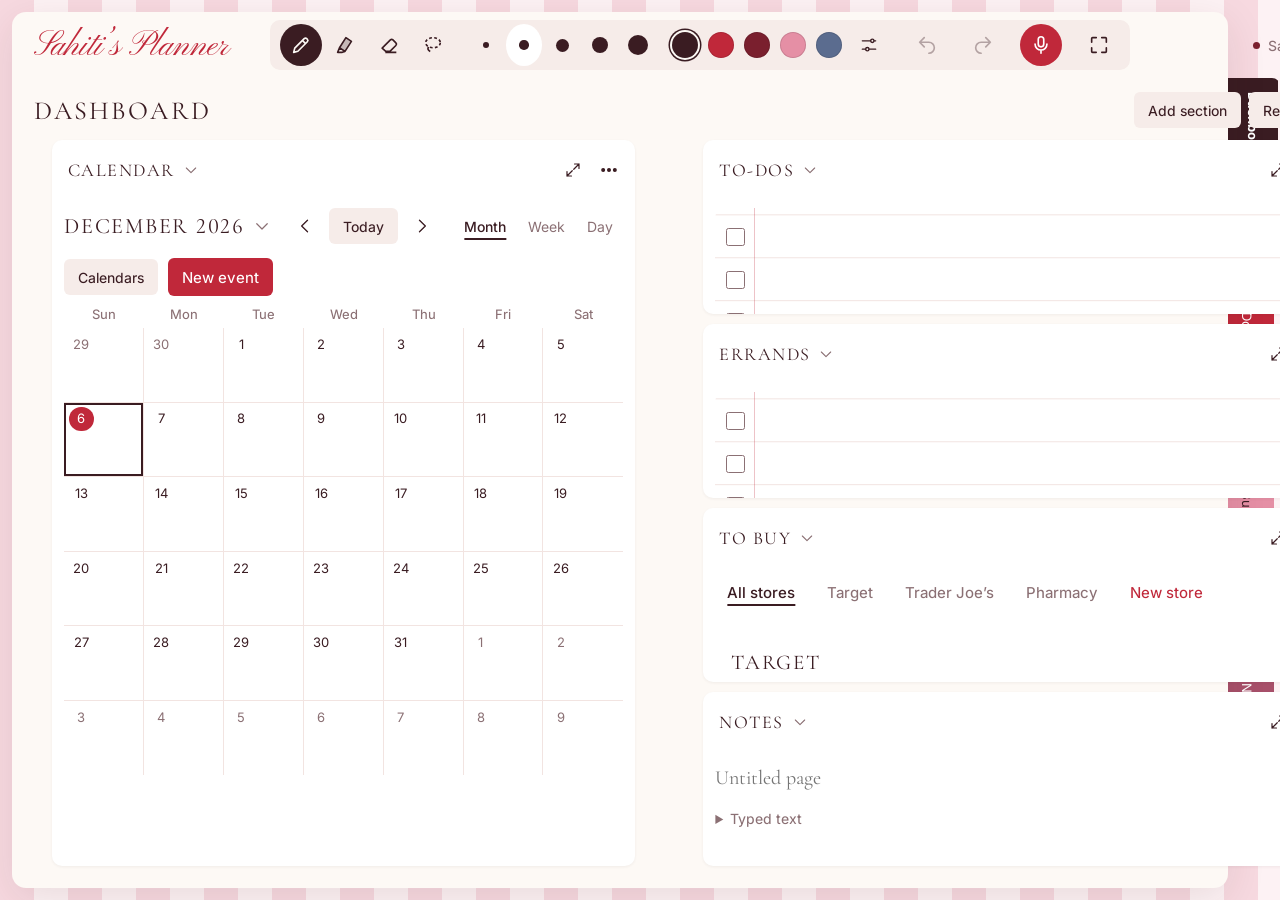
==== commit aa73d143: "updates to layout fixing dashboard, small errors" ====
--- a/index.html
+++ b/index.html
@@ -18,6 +18,16 @@
 </head>
 <body>
   <noscript>Sahiti’s Planner needs JavaScript turned on.</noscript>
+  <script>
+    // If this browser blocks storage (private mode, preview frames), use memory so the planner still runs.
+    (function () {
+      function mem() { var d = {}; return { getItem: function (k) { return k in d ? d[k] : null; }, setItem: function (k, v) { d[k] = String(v); }, removeItem: function (k) { delete d[k]; }, clear: function () { d = {}; }, key: function (i) { return Object.keys(d)[i] || null; }, get length() { return Object.keys(d).length; } }; }
+      ['localStorage', 'sessionStorage'].forEach(function (name) {
+        try { window[name].setItem('__sp', '1'); window[name].removeItem('__sp'); }
+        catch (e) { try { Object.defineProperty(window, name, { value: mem(), configurable: true }); } catch (e2) {} }
+      });
+    })();
+  </script>
   <script type="module" src="js/app.js"></script>
 </body>
 </html>
--- a/css/fonts.css
+++ b/css/fonts.css
@@ -16,3 +16,11 @@
 @font-face { font-family: 'Kalam'; src: url(../fonts/kalam-latin-700-normal.woff2) format('woff2'); font-weight: 700; font-display: swap; }
 @font-face { font-family: 'Gaegu'; src: url(../fonts/gaegu-latin-400-normal.woff2) format('woff2'); font-weight: 400; font-display: swap; }
 @font-face { font-family: 'Gaegu'; src: url(../fonts/gaegu-latin-700-normal.woff2) format('woff2'); font-weight: 700; font-display: swap; }
+@font-face { font-family: 'Playfair Display'; src: url(../fonts/playfair-display-latin-wght-normal.woff2) format('woff2'); font-weight: 400 900; font-display: swap; }
+@font-face { font-family: 'Playfair Display'; src: url(../fonts/playfair-display-latin-wght-italic.woff2) format('woff2'); font-weight: 400 900; font-style: italic; font-display: swap; }
+@font-face { font-family: 'Bodoni Moda'; src: url(../fonts/bodoni-moda-latin-wght-normal.woff2) format('woff2'); font-weight: 400 900; font-display: swap; }
+@font-face { font-family: 'Bodoni Moda'; src: url(../fonts/bodoni-moda-latin-wght-italic.woff2) format('woff2'); font-weight: 400 900; font-style: italic; font-display: swap; }
+@font-face { font-family: 'Inter'; src: url(../fonts/inter-latin-wght-normal.woff2) format('woff2'); font-weight: 100 900; font-display: swap; }
+@font-face { font-family: 'Pinyon Script'; src: url(../fonts/pinyon-script-latin-400-normal.woff2) format('woff2'); font-weight: 400; font-display: swap; }
+@font-face { font-family: 'Cormorant Garamond'; src: url(../fonts/cormorant-garamond-latin-wght-normal.woff2) format('woff2'); font-weight: 300 700; font-display: swap; }
+@font-face { font-family: 'Cormorant Garamond'; src: url(../fonts/cormorant-garamond-latin-wght-italic.woff2) format('woff2'); font-weight: 300 700; font-style: italic; font-display: swap; }
--- a/css/app.css
+++ b/css/app.css
@@ -494,7 +494,7 @@
   --lift: 0 2px 6px rgba(47, 43, 39, .06), 0 18px 40px rgba(47, 43, 39, .12);
   --shadow: var(--soft);
   --radius: 16px;
-  --font-logo: 'Shrikhand', Georgia, serif;
+  --font-logo: var(--font-display);
   --card: color-mix(in srgb, var(--paper) 55%, white);
 }
 body { letter-spacing: .005em; }
@@ -625,3 +625,400 @@
 .sel-handle { background: var(--s3); }
 .advanced { margin: 4px 0 12px; }
 .advanced summary { font-size: 14px; color: var(--muted); font-weight: 600; cursor: pointer; min-height: 36px; }
+
+/* Editorial serif type, like the cover inspiration */
+.logo { font-weight: 500; font-style: italic; font-size: 27px; letter-spacing: -.01em; }
+.page-title, .cal-title, .every-title, .panel-name, .note-title, .store-card-head h3, .sheet-head h2, .day-dow, .wnum { font-weight: 500; }
+.page-title { font-size: 38px; }
+.day-num { font-weight: 500; font-size: 72px; letter-spacing: -.02em; }
+.day-dow { font-style: italic; }
+.block-h, .lbl, .sub-h, #today-chip, .dow-row, .menu-label { font-family: var(--font-body); letter-spacing: .2em; }
+.page-title, .cal-title, .every-title, .day-num, .wnum, .mnum, .note-title { font-variant-numeric: lining-nums; }
+
+/* =====================================================================
+   v4: paper-first, GoodNotes-clean. Winner colors, roomy spacing.
+   ===================================================================== */
+#backdrop::before { opacity: .5; }
+html[data-pattern=stripes] #backdrop { background: repeating-linear-gradient(90deg, var(--b1) 0 34px, var(--b2) 34px 68px); }
+
+/* top bar holds the pen tools now */
+#topbar { gap: 16px; padding: 8px 14px 8px 22px; min-height: 64px; }
+.logo { flex: none; font-size: 24px; color: var(--accent); }
+#toolbar-host { flex: 1; min-width: 0; display: flex; justify-content: center; }
+#toolbar-host .dock { position: static; box-shadow: none; background: color-mix(in srgb, var(--paper) 70%, white); border: 1px solid var(--edge); border-radius: 16px; padding: 4px 6px; max-width: 100%; -webkit-backdrop-filter: none; backdrop-filter: none; }
+.top-right { flex: none; margin-left: 0; }
+#main { padding: 22px 28px 40px; }
+#main.route-everything { padding: 14px 18px 18px; }
+#toasts { bottom: calc(26px + var(--safe-b)); }
+
+/* toolbar pieces */
+.dock-btn { min-width: 42px; height: 42px; border-radius: 12px; color: var(--ink); }
+.dock-btn.tool.on { background: var(--ink); color: var(--paper); }
+.dock-btn.capture { background: var(--s2); color: #fff; width: 42px; margin: 0 6px 0 2px; }
+.dock-sep { height: 24px; margin: 0 6px; background: var(--edge); }
+.sizes { gap: 0; }
+.size-dot { width: 36px; height: 42px; display: grid; place-items: center; border-radius: 10px; }
+.size-dot i { display: block; border-radius: 50%; }
+.size-dot.on { background: color-mix(in srgb, var(--ink) 8%, transparent); }
+.colors { gap: 6px; padding: 0 2px; }
+.color-dot { width: 26px; height: 26px; border-radius: 50%; background: var(--dot); box-shadow: inset 0 0 0 1px rgba(0,0,0,.12); flex: none; }
+.color-dot.on { box-shadow: 0 0 0 2px var(--paper), 0 0 0 3.5px var(--ink); }
+.color-dot.mix { background: conic-gradient(#C0283A, #E9A23B, #E7D84B, #5DA36A, #4F86C6, #8B5FBF, #E58FA5, #C0283A); }
+.preset-row { display: flex; gap: 6px; flex-wrap: wrap; }
+
+/* sliders */
+input[type=range] { -webkit-appearance: none; appearance: none; width: 100%; height: 30px; background: transparent; border: 0; padding: 0; min-height: 0; box-shadow: none; }
+input[type=range]:focus { box-shadow: none; }
+input[type=range]::-webkit-slider-runnable-track { height: 12px; border-radius: 99px; background: var(--track, var(--line)); box-shadow: inset 0 0 0 1px rgba(0,0,0,.07); }
+input[type=range]::-moz-range-track { height: 12px; border-radius: 99px; background: var(--track, var(--line)); }
+input[type=range]::-webkit-slider-thumb { -webkit-appearance: none; width: 26px; height: 26px; margin-top: -7px; border-radius: 50%; background: #fff; border: 1px solid rgba(0,0,0,.12); box-shadow: 0 2px 6px rgba(0,0,0,.18); }
+input[type=range]::-moz-range-thumb { width: 26px; height: 26px; border-radius: 50%; background: #fff; border: 1px solid rgba(0,0,0,.12); box-shadow: 0 2px 6px rgba(0,0,0,.18); }
+
+/* color mixer */
+.mixer { width: min(320px, 78vw); display: flex; flex-direction: column; gap: 6px; }
+.mix-top { display: flex; align-items: center; gap: 8px; margin-bottom: 4px; }
+.mix-preview { width: 44px; height: 44px; border-radius: 12px; box-shadow: inset 0 0 0 1px rgba(0,0,0,.1); flex: none; }
+.mix-hex { width: 104px; min-height: 40px; font-variant-numeric: tabular-nums; text-transform: uppercase; font-size: 15px; padding: 6px 10px; }
+.mix-tabs { margin-left: auto; }
+.mix-tabs button { padding: 4px 10px; min-height: 30px; font-size: 13px; }
+.mix-sliders { display: flex; flex-direction: column; gap: 2px; }
+.mix-sliders[hidden] { display: none; }
+.mix-row { display: grid; grid-template-columns: 74px 1fr 34px; align-items: center; gap: 8px; font-size: 13px; font-weight: 600; color: var(--muted); }
+.mix-num { text-align: right; font-variant-numeric: tabular-nums; color: var(--ink); }
+
+/* tabs */
+.tab { color: var(--tc, #fff); }
+.tab.add { font-size: 12px; letter-spacing: .1em; min-height: 64px; }
+
+/* page headers */
+.page-title { font-size: 32px; margin: 0 0 18px; }
+.page-title::after { width: 36px; height: 3px; margin-top: 8px; }
+
+/* zoomable writing pages */
+.zoom-wrap { position: relative; border: 1px solid var(--edge); border-radius: 16px; background: var(--card); overflow: hidden; }
+.zoom-viewport { overflow: auto; max-height: var(--vh, 70vh); -webkit-overflow-scrolling: touch; touch-action: pan-x pan-y; overscroll-behavior: contain; }
+.zoom-wrap.auto .zoom-viewport { max-height: none; }
+.zoom-viewport .ink-host { touch-action: pan-x pan-y; }
+.zoom-page { width: 100%; background-color: var(--card); }
+.zoom-chip { position: absolute; right: 12px; top: 12px; z-index: 6; padding: 6px 12px; border-radius: 99px; background: var(--ink); color: var(--paper); font-size: 13px; font-weight: 600; box-shadow: var(--soft); }
+.zoom-chip[hidden] { display: none; }
+
+/* checklist paper: lines + printed checkboxes in the margin */
+.paper-checklist {
+  width: 100%; background-color: var(--card);
+  background-image:
+    linear-gradient(90deg, transparent calc(var(--u, 1px) * 64), color-mix(in srgb, var(--accent) 28%, transparent) calc(var(--u, 1px) * 64), color-mix(in srgb, var(--accent) 28%, transparent) calc(var(--u, 1px) * 65.5), transparent calc(var(--u, 1px) * 65.5)),
+    linear-gradient(transparent calc(var(--u, 1px) * 68.5), var(--line) calc(var(--u, 1px) * 68.5), var(--line) calc(var(--u, 1px) * 70));
+  background-size: 100% 100%, 100% calc(var(--u, 1px) * 70);
+  background-position: 0 0, 0 calc(var(--u, 1px) * 12);
+  background-repeat: no-repeat, repeat-y;
+}
+.cl-marks { position: absolute; inset: 0; z-index: 2; pointer-events: none; }
+.cl-box {
+  position: absolute; left: calc(var(--u, 1px) * 18); width: calc(var(--u, 1px) * 30); height: calc(var(--u, 1px) * 30);
+  border-radius: calc(var(--u, 1px) * 8);
+  border: 1.6px solid var(--edge-strong); background: var(--card); pointer-events: auto; touch-action: manipulation;
+}
+.cl-box::before { content: ''; position: absolute; inset: -10px; }
+.cl-box.on { background: var(--accent); border-color: var(--accent); }
+.cl-box.on::after { content: ''; position: absolute; left: 32%; top: 14%; width: 26%; height: 50%; border: solid #fff; border-width: 0 2.5px 2.5px 0; transform: rotate(45deg); }
+.cl-box.static { position: relative; left: 0; width: 26px; height: 26px; flex: none; border-radius: 8px; }
+.cl-done { position: absolute; left: calc(var(--u, 1px) * 68); right: 0; display: none; }
+.cl-done.on { display: block; background: color-mix(in srgb, var(--card) 55%, transparent); }
+.cl-done.on::after { content: ''; position: absolute; left: 0; right: 4%; top: 52%; height: 1.5px; background: color-mix(in srgb, var(--ink) 40%, transparent); }
+.checklist { margin-top: 4px; }
+
+/* carried-forward lines */
+.carried { margin: 2px 0 12px; border: 1px dashed color-mix(in srgb, var(--accent) 35%, transparent); border-radius: 14px; padding: 8px 12px; background: color-mix(in srgb, var(--accent) 4%, var(--card)); }
+.carried-h { font-size: 11.5px; font-weight: 700; letter-spacing: .16em; text-transform: uppercase; color: var(--accent); margin-bottom: 4px; }
+.carried-line { display: flex; align-items: center; gap: 12px; padding: 2px 0; border-bottom: 1px solid var(--line); }
+.carried-line:last-child { border-bottom: 0; }
+.carried-ink { flex: 1; min-width: 0; overflow: hidden; }
+.carried-ink canvas { display: block; max-width: 100%; height: auto !important; }
+.carried-from { font-size: 12px; color: var(--muted); font-weight: 600; flex: none; }
+.carried-line.done .carried-ink { opacity: .35; }
+.carried-line .cl-box.on::after { left: 34%; }
+
+.typed-items { margin-bottom: 12px; }
+
+/* to buy */
+.store-tabs { gap: 8px; margin-bottom: 18px; }
+.store-tab { padding: 8px 18px; min-height: 40px; font-size: 15px; color: var(--ink); background: var(--card); }
+.store-tab.on { background: var(--c, var(--accent)); color: #fff; }
+.store-grid { grid-template-columns: repeat(auto-fill, minmax(320px, 1fr)); gap: 20px; }
+.store-card { padding: 14px 16px 16px; border-top: 0; border-radius: 18px; background: var(--card); }
+.store-card-head { margin-bottom: 8px; }
+.store-card-head h3 { display: flex; align-items: center; gap: 10px; font-size: 22px; }
+.store-card-head h3::before { content: ''; width: 10px; height: 10px; border-radius: 50%; background: var(--c); }
+
+/* notes: page strip on top, page uses the full width */
+.notes { display: block; }
+.note-strip { display: flex; gap: 10px; overflow-x: auto; padding: 2px 2px 12px; margin-bottom: 6px; scrollbar-width: none; }
+.note-strip::-webkit-scrollbar { display: none; }
+.note-new { flex: none; width: 112px; border-radius: 14px; border: 1.5px dashed var(--edge-strong); color: var(--muted); font-weight: 600; font-size: 14px; }
+.note-strip .note-card { flex: none; width: 112px; padding: 6px; }
+.note-strip .note-thumb { height: 92px; }
+.note-page .note-title { margin-bottom: 4px; }
+
+/* day page breathing room */
+.daypage .card { padding: 16px 18px; margin-bottom: 18px; }
+.spread > .page { padding: 4px 22px; }
+
+/* focus mode: just the page */
+html.focus #tabs { display: none; }
+html.focus #app { right: max(12px, env(safe-area-inset-right)); }
+html.focus .page-title, html.focus .everything-bar, html.focus .logo { display: none; }
+html.focus #main { padding-top: 12px; }
+
+@media (orientation: portrait), (max-width: 980px) {
+  .logo { font-size: 20px; }
+  #topbar { padding-left: 16px; gap: 10px; }
+  .dock-sep { margin: 0 3px; }
+}
+@media (max-width: 900px) {
+  .logo { display: none; }
+}
+/* Logo: elegant calligraphic script */
+.logo { font-family: 'Pinyon Script', var(--font-display); font-style: normal; font-weight: 400; font-size: 34px; line-height: 1; letter-spacing: 0; padding-top: 4px; }
+/* Center every toolbar icon inside its button */
+.dock-btn, .size-dot { display: inline-flex; flex-direction: row; align-items: center; justify-content: center; padding: 0; }
+.dock-btn svg { display: block; flex: none; }
+
+/* Thin, elegant type: light serif headings, light sans text */
+.page-title, .cal-title, .every-title, .panel-name, .note-title, .store-card-head h3, .sheet-head h2, .day-dow, .wnum, .day-num {
+  font-weight: 400; letter-spacing: 0;
+}
+.page-title { font-size: 40px; }
+.cal-title { font-size: 34px; }
+.cal.compact .cal-title { font-size: 28px; }
+.every-title { font-size: 30px; }
+.panel-name { font-size: 22px; }
+.note-title { font-size: 34px; }
+.sheet-head h2 { font-size: 28px; }
+.store-card-head h3 { font-size: 26px; }
+.day-num { font-size: 84px; font-weight: 300; }
+.day-dow { font-size: 30px; }
+.wnum { font-size: 28px; }
+
+body { font-weight: 350; }
+.mnum { font-weight: 400; }
+.ev-time { font-weight: 500; }
+.block-h, .sub-h, .lbl, .menu-label, .dow-row, .carried-h, .hour-label, .wdow, .day-month { font-weight: 500; }
+.btn, .chip, .seg button, .store-tab, .status, .tab, .menu-item, .badge, .note-card-title, .toggle, .dock-btn.text, .zoom-chip, .mix-row { font-weight: 450; }
+.form label { font-weight: 450; }
+.big-input { font-weight: 450; }
+.toast { font-weight: 450; }
+/* Titles in elegant spaced capitals, like the cover lettering */
+.page-title, .cal-title, .every-title, .panel-name, .store-card-head h3, .sheet-head h2 {
+  text-transform: uppercase; letter-spacing: .1em;
+}
+.page-title { font-size: 34px; }
+.cal-title { font-size: 28px; }
+.cal.compact .cal-title { font-size: 22px; }
+.every-title { font-size: 26px; }
+.panel-name { font-size: 18px; letter-spacing: .12em; }
+.store-card-head h3 { font-size: 21px; }
+.sheet-head h2 { font-size: 22px; }
+/* Settings spacing: room between the buttons and the dropdowns, labels line up */
+.settings-card > .row.gap { margin: 10px 0 24px; }
+.settings .grid2 { align-items: end; gap: 18px 20px; margin-top: 4px; }
+.settings .grid2 label { margin-bottom: 0; }
+.settings-card .ok { margin: 0 0 18px; }
+.btn.danger { color: var(--accent); background: color-mix(in srgb, var(--accent) 8%, var(--card)); }
+
+/* =====================================================================
+   Clean pass: no borders on containers, no pills, no tints or opacity
+   shades, no gradients, no decorative dividers, no all-caps labels,
+   no italics, no tight letter-spacing, gentle corners.
+   ===================================================================== */
+:root { --muted: var(--muted-solid, #8B7074); --faint: var(--fill, #F6ECE9); --card: var(--card-solid, #FFFFFF); --radius: 10px; }
+* { letter-spacing: 0; }
+em, i, .empty, .live-text, .day-dow, .pad-hint, .sugg-raw, .carried-from, .note-text:empty::before { font-style: normal; }
+
+/* backdrop: plain stripes, nothing layered on top */
+#backdrop::before, #backdrop::after { display: none; }
+
+/* the book and top bar */
+#app { border: 0; box-shadow: 0 10px 40px rgba(58, 28, 34, .10); border-radius: 14px; }
+#topbar { border-bottom: 0; }
+.status { border: 0; background: none; padding: 6px 4px; font-size: 14px; color: var(--muted); min-height: 0; }
+.status .dot { width: 7px; height: 7px; }
+.status.attention { background: none; color: var(--accent); }
+
+/* tabs: solid colors, gentle corners */
+.tab { background: var(--c); box-shadow: none; border: 0; border-radius: 0 8px 8px 0; font-weight: 450; }
+.tab.on { background: var(--c); transform: translateX(6px); }
+.tab.add { background: var(--card); border: 0; color: var(--muted); }
+
+/* headings and labels: titles stay in capitals, everything under them is sentence case */
+.block-h, .sub-h, .lbl, .menu-label, .dow-row, .carried-h, .hour-label, .wdow, .day-month, .typed summary, .mix-label {
+  text-transform: none; letter-spacing: 0;
+}
+.block-h { font-family: var(--font-display); font-size: 22px; font-weight: 500; color: var(--ink); margin: 0 0 10px; }
+.block-h::after, .page-title::after { display: none; }
+.sub-h { font-size: 15px; font-weight: 500; color: var(--muted); margin: 16px 0 6px; }
+.lbl { font-size: 14px; font-weight: 450; color: var(--muted); }
+.menu-label { font-size: 13px; font-weight: 450; color: var(--muted); padding: 8px 6px 6px; }
+.dow-row span { font-size: 13px; font-weight: 450; color: var(--muted); }
+.dow-row span:first-child { color: var(--muted); }
+.hour-label { font-size: 12px; font-weight: 400; }
+.wdow { font-size: 14px; font-weight: 450; }
+.day-month { font-size: 15px; font-weight: 400; color: var(--muted); }
+.day-num, .page-title, .cal-title, .every-title, .panel-name, .store-card-head h3, .sheet-head h2, .note-title, .wnum, .day-dow { letter-spacing: 0; }
+.page-title, .cal-title, .every-title, .panel-name, .store-card-head h3, .sheet-head h2 { letter-spacing: .08em; }
+.typed summary { font-size: 14px; font-weight: 450; color: var(--muted); }
+.carried-h { font-family: var(--font-display); font-size: 18px; font-weight: 500; color: var(--ink); }
+
+/* controls: no pills, no borders */
+input, select, textarea { border: 0; background: var(--fill); border-radius: 6px; box-shadow: none; }
+input:focus, select:focus, textarea:focus { box-shadow: none; outline: 2px solid var(--ink); outline-offset: 0; }
+.btn { border: 0; border-radius: 6px; background: var(--fill); box-shadow: none; font-weight: 450; }
+.btn.primary { background: var(--accent); color: #fff; box-shadow: none; }
+.btn.danger { background: var(--fill); color: var(--accent); border: 0; }
+.chip { border: 0; border-radius: 6px; background: var(--fill); font-weight: 450; }
+.chip.on { background: var(--ink); color: var(--paper); }
+.chip.round { border-radius: 50%; }
+.seg { border: 0; background: none; padding: 0; gap: 4px; }
+.seg button { border-radius: 6px; min-height: 36px; padding: 6px 12px; color: var(--muted); font-weight: 450; }
+.seg button.on { background: var(--fill); color: var(--ink); }
+.icon-btn, .icon-btn.sm { border-radius: 50%; color: var(--ink); }
+.icon-btn:hover { background: var(--fill); }
+.date-btn { border: 0; border-radius: 6px; background: var(--fill); font-weight: 450; }
+.quick-dates .chip { min-height: 34px; }
+.toggle { font-weight: 400; }
+
+/* items: no tags, no lines between rows, plain meta text */
+.item { border-bottom: 0; min-height: 44px; padding: 4px 0; }
+.item .drag { display: none; }
+.item-meta { display: block; font-size: 13px; color: var(--muted); padding: 0 2px 4px; white-space: pre-wrap; }
+.item-meta.overdue { color: var(--accent); }
+.check { border: 1.6px solid var(--muted); border-radius: 4px; width: 24px; height: 24px; }
+.check.on { background: var(--accent); border-color: var(--accent); }
+.item.done .item-text, .item.done .item-ink { opacity: 1; color: var(--muted); }
+.typed-items { margin-bottom: 8px; }
+
+/* containers: fills and spacing instead of borders */
+.card, .panel, .store-card, .zoom-wrap, .wday, .voice-card, .note-card, .recorder, .palette, .note-text, .tb, .note-ink, .composer-pad, .capture-pad {
+  border: 0 !important; box-shadow: none;
+}
+.card { background: var(--card); border-radius: 10px; }
+.panel { background: var(--card); border-radius: 10px; box-shadow: 0 1px 3px rgba(58, 28, 34, .06); }
+.panel-head { background: none; border-bottom: 0; padding: 10px 8px 4px 16px; }
+.panel-name::before { display: none; }
+.panel-name { gap: 6px; }
+.caret { color: var(--muted); display: inline-flex; }
+.panel-resize::after { display: none; }
+.store-card { background: var(--card); border-radius: 10px; padding: 14px 16px; }
+.store-card-head h3::before { display: none; }
+.zoom-wrap { background: var(--card); border-radius: 10px; }
+.wday { background: var(--card); border-radius: 10px; }
+.wday.today .wnum { color: var(--accent); }
+.voice-card, .recorder { background: var(--card); border-radius: 10px; }
+.note-card { background: var(--card); border-radius: 8px; }
+.note-card.on { box-shadow: 0 0 0 2px var(--ink); }
+.note-new { border: 0; background: var(--fill); border-radius: 8px; }
+.note-text, .tb { background: var(--fill); border-radius: 6px; }
+.palette { background: var(--card); border-radius: 8px; }
+.palette.on { box-shadow: 0 0 0 2px var(--ink); }
+.pal-swatch { display: none; }
+
+/* dividers gone: spine, sheet edges, menu rules, row lines */
+.spine::before, .spine .rings { display: none; }
+.sheet-head, .sheet-actions { border: 0; }
+.menu hr { border: 0; margin: 4px 0; }
+.link-row, .carried-line { border-bottom: 0; }
+.spread > .page.left { border-right: 0; }
+@media (orientation: portrait), (max-width: 980px) { .spread > .page.left { border-bottom: 0; } }
+
+/* sheets, menus, toasts: soft corners, no outlines */
+.sheet { border: 0; border-radius: 12px; box-shadow: 0 20px 60px rgba(58, 28, 34, .18); }
+.menu { border: 0; border-radius: 10px; box-shadow: 0 12px 40px rgba(58, 28, 34, .16); }
+.menu-item { border-radius: 6px; font-weight: 400; }
+.toast { border-radius: 8px; box-shadow: 0 8px 30px rgba(58, 28, 34, .2); font-weight: 400; }
+.zoom-chip { border-radius: 6px; font-weight: 450; }
+
+/* toolbar: no separators, no rounded squares */
+#toolbar-host .dock { border: 0; background: var(--fill); border-radius: 10px; gap: 6px; padding: 4px 8px; }
+.dock-group { gap: 2px; }
+.dock-btn { border-radius: 50%; min-width: 42px; width: 42px; }
+.dock-btn.text { border-radius: 6px; width: auto; }
+.dock-btn.tool.on { border-radius: 50%; }
+.dock-btn.capture { border-radius: 50%; background: var(--accent); color: #fff; margin: 0 2px; }
+.size-dot { border-radius: 50%; width: 36px; }
+.size-dot.on { background: var(--card); }
+.preset { border-radius: 50%; }
+.swatch.custom { background: var(--fill); color: var(--ink); text-shadow: none; display: inline-grid; place-items: center; }
+
+/* calendar: plain, no tinted chips */
+.month-grid { border: 0; border-radius: 10px; background: var(--card); }
+.mcell { border-color: var(--line); }
+.mcell.out { background: var(--card); color: var(--muted); }
+.mcell.out .mnum { color: var(--muted); }
+.mcell.sel { box-shadow: inset 0 0 0 2px var(--ink); }
+.mcell.today .mnum { border-radius: 50%; padding: 1px 7px; }
+.ev { background: none; border-left: 3px solid var(--c); border-radius: 0; padding: 1px 6px; }
+.ev.allday { background: var(--c); color: #fff; border-left: 0; border-radius: 3px; }
+.ev.pending { background-image: none; }
+.tl-ev { background: var(--card); box-shadow: 0 1px 3px rgba(58, 28, 34, .10); border-radius: 4px; }
+.now-line::before { border-radius: 50%; }
+
+/* checklist paper: square boxes, a strike line when done, no faded overlay */
+.cl-box { border: 1.6px solid var(--muted); border-radius: calc(var(--u, 1px) * 4); background: var(--card); }
+.cl-box.static { border-radius: 4px; }
+.cl-done.on { background: none; }
+.cl-done.on::after { background: var(--muted); }
+.carried { border: 0; background: var(--card); border-radius: 10px; padding: 10px 14px; }
+.carried-line.done .carried-ink { opacity: 1; filter: grayscale(1); }
+
+/* to buy tabs: plain text tabs */
+.store-tab { border: 0; border-radius: 6px; background: none; color: var(--muted); font-weight: 450; padding: 6px 12px; }
+.store-tab.on { background: var(--fill); color: var(--ink); }
+.store-tab.add { border: 0; background: none; color: var(--accent); }
+
+/* settings */
+.sec-row .swatch { border-radius: 50%; }
+.settings-card { padding: 20px 22px; }
+.ok { color: var(--ink); font-weight: 450; }
+.hint { color: var(--muted); }
+.swatch { border: 0; box-shadow: inset 0 0 0 1px rgba(0, 0, 0, .08); }
+.swatch.sel { box-shadow: 0 0 0 2px var(--card), 0 0 0 3.5px var(--ink); }
+/* Keep the top bar perfectly still: the status text has a fixed slot */
+.logo { width: 220px; flex: none; text-align: left; }
+.top-right { width: 220px; justify-content: flex-end; flex: none; }
+.status { width: 160px; justify-content: flex-end; white-space: nowrap; overflow: hidden; }
+#toolbar-host .dock { flex: none; }
+@media (orientation: portrait), (max-width: 1100px) {
+  .logo { width: auto; }
+  .top-right { width: 150px; }
+  .status { width: 100px; }
+}
+.mix-preview { border-radius: 50%; width: 40px; height: 40px; }
+.day-hero { align-items: baseline; }
+/* View switchers (Month / Week / Day, list tabs): plain words, the chosen one underlined. No shapes. */
+.seg { border-radius: 0; overflow: visible; background: none; border: 0; padding: 0; gap: 2px; }
+.seg button { background: none !important; border-radius: 0; padding: 6px 10px; color: var(--muted); font-weight: 400; }
+.seg button.on { color: var(--ink); font-weight: 500; text-decoration: underline; text-decoration-thickness: 1.5px; text-underline-offset: 6px; }
+.store-tab, .store-tab.on { background: none; border-radius: 0; }
+.store-tab.on { color: var(--ink); font-weight: 500; text-decoration: underline; text-decoration-thickness: 1.5px; text-underline-offset: 6px; }
+/* Today's date: a true circle */
+.mnum { display: inline-grid; place-items: center; min-width: 1.9em; height: 1.9em; padding: 0 !important; border-radius: 50%; line-height: 1; }
+.mcell.today .mnum { background: var(--accent); color: #fff; width: 1.9em; height: 1.9em; border-radius: 50%; padding: 0 !important; }
+/* Month picker (tap the month name) */
+.cal-title-btn { display: inline-flex; align-items: center; gap: 8px; font: inherit; letter-spacing: inherit; color: inherit; text-transform: inherit; padding: 2px 0; }
+.cal-title-btn svg { color: var(--muted); }
+.month-picker { width: 280px; padding: 4px; }
+.mp-head { display: flex; align-items: center; justify-content: space-between; margin-bottom: 6px; }
+.mp-year { font-family: var(--font-display); font-size: 22px; }
+.mp-grid { display: grid; grid-template-columns: repeat(3, 1fr); gap: 4px; }
+.mp-month { min-height: 44px; border-radius: 6px; font-size: 15px; color: var(--ink); }
+.mp-month:hover { background: var(--fill); }
+.mp-month.now { color: var(--accent); font-weight: 500; }
+.mp-month.on { background: var(--ink); color: var(--paper); }
+/* Toolbar breathing room: even gaps between groups and between color dots */
+#toolbar-host .dock { gap: 14px; padding: 4px 10px; }
+.dock-group.colors { gap: 10px; padding: 0 2px; align-items: center; }
+.dock-group.sizes { gap: 2px; }
+.dock-btn.mix { margin-left: -4px; }
+/* The tab you're on is bold */
+.tab { font-weight: 400; }
+.tab.on { font-weight: 700; }
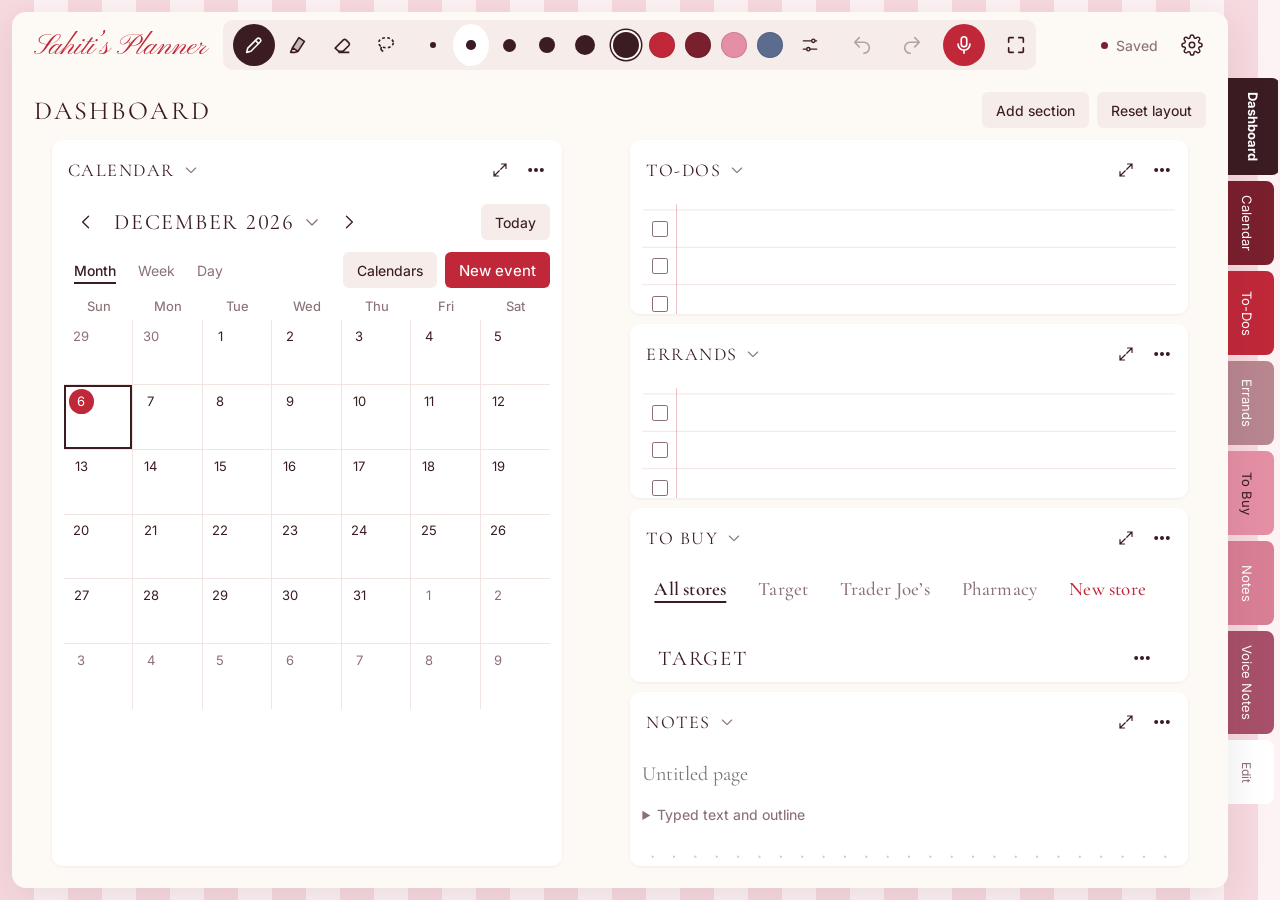
==== commit 5b3bbcaa: "Update index.html" ====
--- a/index.html
+++ b/index.html
@@ -5,7 +5,7 @@
   <meta name="viewport" content="width=device-width, initial-scale=1, viewport-fit=cover">
   <title>Sahiti’s Planner</title>
   <meta name="description" content="Sahiti’s personal planner: handwriting, calendar, lists and voice notes.">
-  <meta name="theme-color" content="#6F9A74">
+  <meta name="theme-color" content="#FDF9F5">
   <meta name="apple-mobile-web-app-capable" content="yes">
   <meta name="mobile-web-app-capable" content="yes">
   <meta name="apple-mobile-web-app-status-bar-style" content="black-translucent">
@@ -29,5 +29,18 @@
     })();
   </script>
   <script type="module" src="js/app.js"></script>
+  <script>
+    // Safety net: if the app has not started after a few seconds (usually old cached files),
+    // clear the offline copy once and reload so the newest files load.
+    setTimeout(function () {
+      if (window.__spBooted) return;
+      var tried = false; try { tried = sessionStorage.getItem('sp-heal') === '1'; sessionStorage.setItem('sp-heal', '1'); } catch (e) {}
+      if (tried) return;
+      var jobs = [];
+      if (navigator.serviceWorker) jobs.push(navigator.serviceWorker.getRegistrations().then(function (rs) { return Promise.all(rs.map(function (r) { return r.unregister(); })); }));
+      if (window.caches) jobs.push(caches.keys().then(function (ks) { return Promise.all(ks.map(function (k) { return caches.delete(k); })); }));
+      Promise.all(jobs).catch(function () {}).then(function () { location.replace(location.pathname + '?fresh=' + Date.now() + location.hash); });
+    }, 5000);
+  </script>
 </body>
 </html>
--- a/css/app.css
+++ b/css/app.css
@@ -1022,3 +1022,118 @@
 /* The tab you're on is bold */
 .tab { font-weight: 400; }
 .tab.on { font-weight: 700; }
+/* Arrows sit right beside the month they change */
+.cal-title-row { display: flex; align-items: center; gap: 2px; margin-right: auto; min-width: 0; }
+.cal-title-row .cal-title { margin: 0 4px; }
+/* Nothing may push the page wider than the screen */
+#app { grid-template-columns: minmax(0, 1fr); }
+#topbar, #main { min-width: 0; }
+#toolbar-host { min-width: 0; overflow: hidden; }
+#toolbar-host .dock { max-width: 100%; overflow-x: auto; flex: 0 1 auto; }
+@media (max-width: 1280px) {
+  .logo { width: auto; font-size: 28px; }
+  .top-right { width: auto; }
+  .status { width: 92px; }
+  #toolbar-host .dock { gap: 8px; }
+}
+@media (max-width: 1050px) { .logo { display: none; } }
+/* Smaller screens / iPad portrait: a more compact toolbar so nothing is cut off */
+@media (max-width: 1100px) {
+  #toolbar-host .dock { gap: 6px; padding: 3px 6px; }
+  .dock-btn, .dock-btn.tool.on, .dock-btn.capture { min-width: 36px; width: 36px; height: 36px; }
+  .size-dot { width: 28px; height: 36px; }
+  .dock-group.colors { gap: 6px; }
+  .color-dot { width: 22px; height: 22px; }
+  .dock-group.colors .color-dot:nth-child(n+4) { display: none; }
+}
+@media (max-width: 820px) {
+  .dock-group.sizes .size-dot:nth-child(2n) { display: none; }
+}
+@media (max-width: 1440px) {
+  .logo { width: auto; font-size: 30px; }
+  .top-right { width: auto; }
+  .status { width: 110px; }
+  #toolbar-host .dock { gap: 8px; }
+}
+@media (max-width: 1240px) {
+  #toolbar-host .dock { gap: 6px; padding: 3px 6px; }
+  .dock-btn, .dock-btn.tool.on, .dock-btn.capture { min-width: 36px; width: 36px; height: 36px; }
+  .size-dot { width: 28px; height: 36px; }
+  .dock-group.colors { gap: 6px; }
+  .color-dot { width: 22px; height: 22px; }
+  .dock-group.colors .color-dot:nth-child(n+4) { display: none; }
+  .logo { font-size: 26px; }
+}
+/* Calendar header: in narrower spots the title gets its own line, and Today, the view switch,
+   Calendars and New event all sit together on one even line underneath */
+.cal-head { row-gap: 8px; column-gap: 8px; }
+.cal-head .chip, .cal-head .btn.sm { min-height: 36px; height: 36px; padding: 0 14px; }
+.cal.compact .cal-title-row { flex-basis: 100%; margin-right: 0; }
+.cal.compact .cal-head > .btn.primary { margin-left: auto; }
+@container (max-width: 760px) {
+  .cal-title-row { flex-basis: 100%; margin-right: 0; }
+  .cal-head > .btn.primary { margin-left: auto; }
+}
+/* Day overview (tap a date) */
+.agenda2 { display: grid; grid-template-columns: minmax(0, 1fr) minmax(0, 1fr); gap: 32px; }
+@media (max-width: 700px) { .agenda2 { grid-template-columns: minmax(0, 1fr); gap: 20px; } }
+.ag-events { display: flex; flex-direction: column; gap: 2px; }
+.ag-ev { display: grid; grid-template-columns: 64px 10px minmax(0, 1fr); align-items: center; gap: 10px; text-align: left; min-height: 44px; padding: 6px 8px; margin: 0 -8px; border-radius: 6px; }
+.ag-ev:hover { background: var(--fill); }
+.ag-time { font-size: 14px; color: var(--muted); white-space: nowrap; }
+.ag-dot { width: 8px; height: 8px; border-radius: 50%; }
+.ag-title { font-size: 16px; color: var(--ink); overflow: hidden; text-overflow: ellipsis; white-space: nowrap; }
+.ag-list { margin-bottom: 18px; }
+.ag-list-h { font-size: 14px; font-weight: 500; color: var(--muted); margin: 0 0 6px; }
+.ag-lines { display: flex; flex-direction: column; gap: 4px; }
+.ag-line { display: flex; align-items: center; gap: 12px; }
+.ag-line.done .carried-ink { filter: grayscale(1); opacity: 1; }
+.day-sheet .empty { margin: 4px 0; }
+/* Calendars + New event stay together on the right */
+.cal-head > .btn.primary { margin-left: 0 !important; }
+.cal-head > .cal-cals { margin-left: auto; }
+.cal:not(.compact) .cal-head > .cal-cals { margin-left: 0; }
+@container (min-width: 761px) { .cal-head > .cal-cals { margin-left: 0; } }
+/* Today sits on the month line, at the right end */
+.cal-title-row { flex: 1 1 auto; }
+.cal-title-row .cal-today { margin-left: auto; }
+.cal:not(.compact) .cal-title-row .cal-today { margin-right: 6px; }
+/* Notes: links, outline, whiteboard */
+.note-new-col { display: flex; flex-direction: column; gap: 6px; }
+.note-links { display: flex; flex-direction: column; gap: 6px; margin: 2px 0 12px; }
+.note-links-row { display: flex; flex-wrap: wrap; align-items: baseline; gap: 4px 14px; font-size: 14px; }
+.note-links-row .lbl { color: var(--muted); font-weight: 300; min-width: 84px; }
+.note-link { background: none; border: 0; padding: 0; color: var(--accent, #C0283A); font: inherit; text-decoration: underline; text-underline-offset: 3px; text-decoration-thickness: 1px; cursor: pointer; }
+.typed-wrap { display: grid; grid-template-columns: minmax(0,1fr) 200px; gap: 24px; align-items: start; }
+.typed-wrap:has(.note-outline:empty) { grid-template-columns: minmax(0,1fr); }
+.note-outline:empty { display: none; }
+.note-outline { position: sticky; top: 8px; display: flex; flex-direction: column; gap: 2px; }
+.outline-h { font-family: var(--font-display); font-size: 15px; letter-spacing: .12em; text-transform: uppercase; margin-bottom: 4px; }
+.outline-item { background: none; border: 0; padding: 4px 0; text-align: left; font: inherit; font-size: 14px; font-weight: 300; color: var(--ink); cursor: pointer; }
+.outline-item.sub { padding-left: 14px; color: var(--muted); }
+.note-text h2 { font-family: var(--font-display); font-weight: 400; font-size: 26px; margin: 14px 0 4px; }
+.note-text h3 { font-weight: 500; font-size: 17px; margin: 10px 0 2px; }
+.note-text ul, .note-text ol { padding-left: 22px; margin: 4px 0; }
+.note-text blockquote { margin: 0 0 0 22px; }
+.text-toolbar { display: flex; flex-wrap: wrap; gap: 4px 14px; margin: 8px 0; }
+.board-wrap .zoom-viewport { overflow: auto; }
+.board-page { background-color: var(--card); }
+@media (max-width: 820px) { .typed-wrap { grid-template-columns: minmax(0,1fr); } .note-outline { position: static; } }
+/* Dashboard panels: tighter gap under the panel title */
+.panel > .panel-head { padding-bottom: 0; }
+.panel .cal-head { padding-top: 0 !important; margin-top: 0 !important; }
+/* Sections list: every row has the same columns */
+.sec-row { display: grid; grid-template-columns: 28px minmax(0,1fr) 36px 36px 64px 36px; align-items: center; gap: 10px; flex-wrap: nowrap; }
+.sec-row input { min-width: 0; }
+.sec-row .chip { justify-self: stretch; text-align: center; }
+.linkish { background: none; border: 0; padding: 4px 0; font: inherit; font-size: 14px; color: var(--muted); text-decoration: underline; text-underline-offset: 3px; cursor: pointer; }
+/* Store tabs use the serif from the titles */
+.store-tab { font-family: var(--font-display), 'Cormorant Garamond', serif !important; font-size: 19px !important; font-weight: 500 !important; letter-spacing: .01em; }
+.store-tab.on { font-weight: 600 !important; }
+/* Settings: labels and choices in the title serif, lighter controls */
+.settings-card label, .settings-card .palette span { font-family: var(--font-display), 'Cormorant Garamond', serif; font-size: 18px; font-weight: 500; letter-spacing: .01em; }
+.settings-card .palette.on span { font-weight: 600; }
+.settings-card select, .settings-card input, .settings-card .chip, .settings-card .btn { font-family: var(--font-body), 'Inter', sans-serif; font-weight: 300 !important; letter-spacing: 0; }
+.settings-card label { font-size: 18px !important; color: var(--ink) !important; text-transform: none !important; }
+.settings-card label select, .settings-card label input { font-size: 16px; margin-top: 6px; }
+.settings-card .palette span { font-size: 18px !important; }
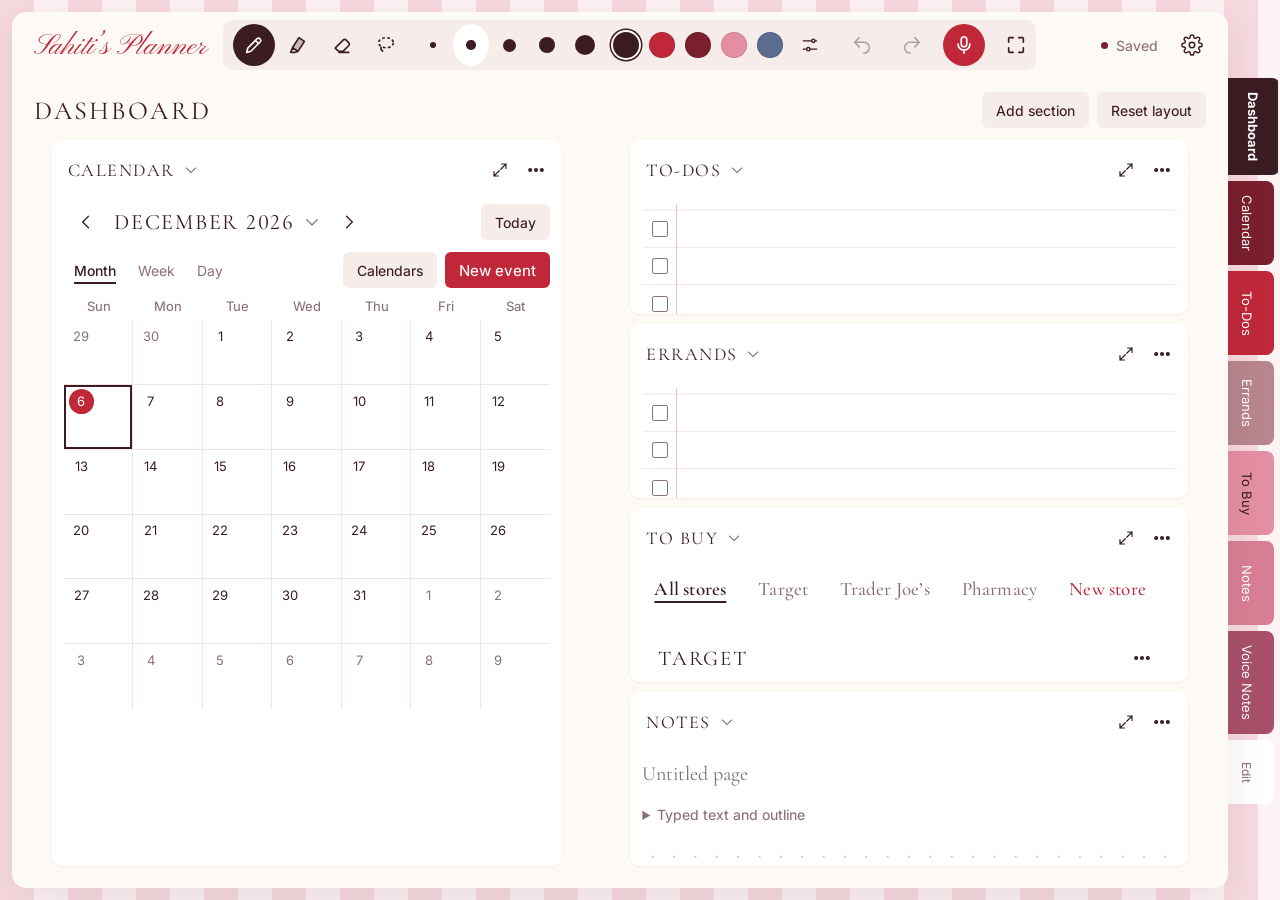
==== commit d6ebeb79: "crash" ====
--- a/index.html
+++ b/index.html
@@ -36,10 +36,18 @@
       if (window.__spBooted) return;
       var tried = false; try { tried = sessionStorage.getItem('sp-heal') === '1'; sessionStorage.setItem('sp-heal', '1'); } catch (e) {}
       if (tried) return;
-      var jobs = [];
-      if (navigator.serviceWorker) jobs.push(navigator.serviceWorker.getRegistrations().then(function (rs) { return Promise.all(rs.map(function (r) { return r.unregister(); })); }));
-      if (window.caches) jobs.push(caches.keys().then(function (ks) { return Promise.all(ks.map(function (k) { return caches.delete(k); })); }));
-      Promise.all(jobs).catch(function () {}).then(function () { location.replace(location.pathname + '?fresh=' + Date.now() + location.hash); });
+      // Old copies sit in the browser cache. The offline helper (sw.js) always asks GitHub
+      // for fresh files, so start it, let it take over this page, then reload.
+      var done = function () { location.replace(location.pathname + '?fresh=' + Date.now() + location.hash); };
+      if (!navigator.serviceWorker) return done();
+      var clear = window.caches ? caches.keys().then(function (ks) { return Promise.all(ks.map(function (k) { return caches.delete(k); })); }) : Promise.resolve();
+      clear.catch(function () {}).then(function () { return navigator.serviceWorker.register('./sw.js'); })
+        .then(function (reg) { return reg.update().catch(function () {}).then(function () { return navigator.serviceWorker.ready; }); })
+        .then(function () {
+          if (navigator.serviceWorker.controller) return done();
+          navigator.serviceWorker.addEventListener('controllerchange', done);
+          setTimeout(done, 3000);
+        }).catch(done);
     }, 5000);
   </script>
 </body>
